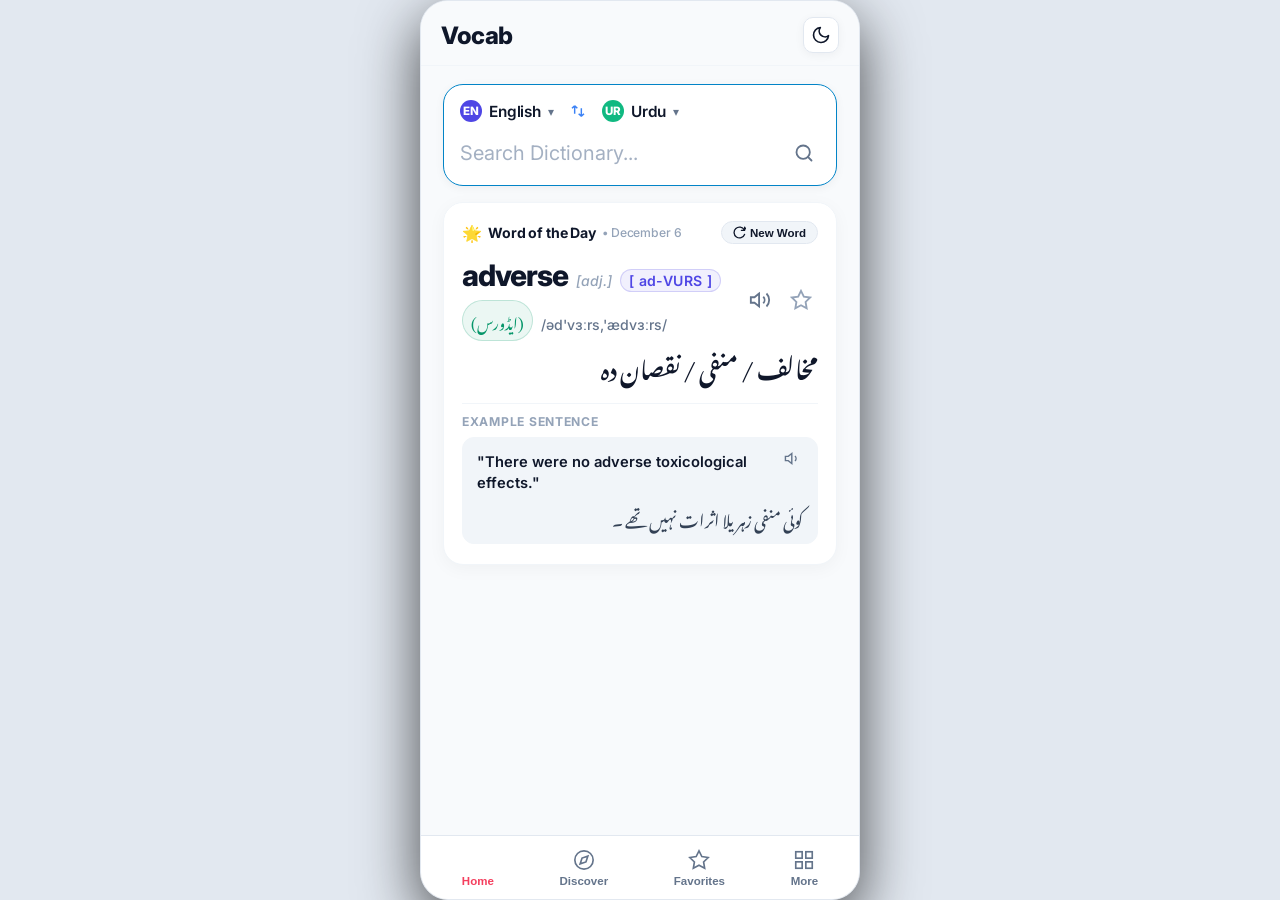
==== index.html @ f12adffd "Fix auto suggestions engine with Datamuse API, keyboard navigation, and Urdu enrichment" ====
<!DOCTYPE html>
<html lang="en" data-theme="dark">
<head>
  <meta charset="UTF-8">
  <meta name="viewport" content="width=device-width, initial-scale=1.0, maximum-scale=1.0, user-scalable=no">
  <meta http-equiv="Cache-Control" content="no-cache, no-store, must-revalidate">
  <meta http-equiv="Pragma" content="no-cache">
  <meta http-equiv="Expires" content="0">
  <meta name="theme-color" content="#121316">
  <meta name="description" content="English Urdu Vocabulary & Dictionary">
  <link rel="manifest" href="./manifest.json">
  <title>Vocab — English Urdu Dictionary</title>
  <link rel="preconnect" href="https://fonts.googleapis.com">
  <link rel="preconnect" href="https://fonts.gstatic.com" crossorigin>
  <link href="https://fonts.googleapis.com/css2?family=Inter:wght@400;500;600;700;800;900&family=Noto+Nastaliq+Urdu:wght@400;600;700&display=swap" rel="stylesheet">
  <link rel="stylesheet" href="./css/styles.css">
  <script>
    (function() {
      try {
        var saved = localStorage.getItem('vocab_theme_v5');
        var theme = saved || (window.matchMedia && window.matchMedia('(prefers-color-scheme: light)').matches ? 'light' : 'dark');
        document.documentElement.setAttribute('data-theme', theme);
      } catch(e) {
        document.documentElement.setAttribute('data-theme', 'dark');
      }
    })();
  </script>
</head>
<body>

  <!-- App Splash Screen (Shown on Launch) -->
  <div id="app-splash-screen" class="splash-screen">
    <div class="splash-content">
      <div class="splash-logo-mark">
        <span class="splash-letter">V</span>
      </div>
      <h1 class="splash-title">Vocab</h1>
      <p class="splash-tagline">English • Urdu Dictionary</p>
      <div class="splash-loader">
        <span class="splash-dot"></span>
        <span class="splash-dot"></span>
        <span class="splash-dot"></span>
      </div>
    </div>
  </div>

  <!-- App Wrapper -->
  <main class="app-wrapper">
    
    <!-- Top Action Header -->
    <header class="app-header" id="app-top-header">
      <div class="header-brand-wrap">
        <h1 class="brand-title">Vocab</h1>
      </div>
      <div class="header-actions">
        <button class="theme-toggle-btn" id="theme-toggle-btn" title="Toggle Dark/Light Mode" aria-label="Toggle theme">
          <svg xmlns="http://www.w3.org/2000/svg" width="18" height="18" viewBox="0 0 24 24" fill="none" stroke="currentColor" stroke-width="2" stroke-linecap="round" stroke-linejoin="round"><circle cx="12" cy="12" r="5"></circle><line x1="12" y1="1" x2="12" y2="3"></line><line x1="12" y1="21" x2="12" y2="23"></line><line x1="4.22" y1="4.22" x2="5.64" y2="5.64"></line><line x1="18.36" y1="18.36" x2="19.78" y2="19.78"></line><line x1="1" y1="12" x2="3" y2="12"></line><line x1="21" y1="12" x2="23" y2="12"></line><line x1="4.22" y1="19.78" x2="5.64" y2="18.36"></line><line x1="18.36" y1="5.64" x2="19.78" y2="4.22"></line></svg>
        </button>
      </div>
    </header>

    <!-- Scrollable Content Body -->
    <div class="app-body">
      
      <!-- 1. HOME TAB (Dictionary Entry Trigger) -->
      <section class="tab-view active" id="home-tab">
        <div style="margin-top: 4px;">
          
          <!-- Unified Dictionary Search Trigger Card -->
          <div class="udict-search-card" id="dict-search-wrap">
            <!-- Language Selection Row inside Card -->
            <div class="udict-lang-row">
              <div class="udict-lang-chip" id="lang-from-chip">
                <span class="udict-lang-circle en">en</span>
                <span class="udict-lang-text">English</span>
                <span class="udict-lang-caret">▾</span>
              </div>

              <button class="udict-swap-btn" id="lang-swap-btn" title="Swap languages">
                <svg xmlns="http://www.w3.org/2000/svg" width="16" height="16" viewBox="0 0 24 24" fill="none" stroke="currentColor" stroke-width="2.2"><path d="M7 16V4M7 4L3 8M7 4L11 8M17 8V20M17 20L21 16M17 20L13 16"/></svg>
              </button>

              <div class="udict-lang-chip" id="lang-to-chip">
                <span class="udict-lang-circle ur">ur</span>
                <span class="udict-lang-text">Urdu</span>
                <span class="udict-lang-caret">▾</span>
              </div>
            </div>

            <!-- Input and Action Buttons Row -->
            <div class="udict-input-row" id="home-search-trigger" style="cursor: pointer;">
              <input type="text" class="udict-main-search-input" id="dict-search-input" placeholder="Search Dictionary...">
              <div class="udict-input-actions">
                <span class="udict-action-icon-btn" title="Search" style="color: var(--text-muted); cursor: pointer;">
                  <svg xmlns="http://www.w3.org/2000/svg" width="20" height="20" viewBox="0 0 24 24" fill="none" stroke="currentColor" stroke-width="2.2" stroke-linecap="round" stroke-linejoin="round"><circle cx="11" cy="11" r="8"></circle><line x1="21" y1="21" x2="16.65" y2="16.65"></line></svg>
                </span>
              </div>
            </div>

            <!-- Live Autocomplete Suggestions Dropdown -->
            <div class="dict-autocomplete-dropdown" id="dict-autocomplete-dropdown" style="display: none;"></div>
          </div>

          <!-- Search Results Container (Shown when searching) -->
          <div id="dictionary-container" style="display: none;">
            <!-- Populated by app.js -->
          </div>

          <!-- Word of the Day Card Container (Shown on Home screen) -->
          <div id="today-container" style="display: block;">
            <!-- Populated by app.js -->
          </div>
        </div>
      </section>

      <!-- DEDICATED SEARCH SCREEN (Opens when clicking Dictionary text box) -->
      <div id="dedicated-search-screen" class="search-screen-overlay" style="display: none;">
        <!-- Top bar with Back Arrow and Language Selector (matching screenshot) -->
        <div class="search-screen-topbar">
          <button class="search-screen-back-btn" id="search-screen-back-btn" title="Back to Home">
            <svg xmlns="http://www.w3.org/2000/svg" width="22" height="22" viewBox="0 0 24 24" fill="none" stroke="currentColor" stroke-width="2.2" stroke-linecap="round" stroke-linejoin="round"><path d="M19 12H5M12 19l-7-7 7-7"/></svg>
          </button>

          <div class="search-screen-lang-picker">
            <span class="search-lang-label" id="search-lang-from">English ▾</span>
            <button class="search-lang-swap-btn" id="search-screen-lang-swap" title="Swap languages">
              <svg xmlns="http://www.w3.org/2000/svg" width="16" height="16" viewBox="0 0 24 24" fill="none" stroke="currentColor" stroke-width="2.2"><path d="M7 16V4M7 4L3 8M7 4L11 8M17 8V20M17 20L21 16M17 20L13 16"/></svg>
            </button>
            <span class="search-lang-label" id="search-lang-to">Urdu ▾</span>
          </div>
          <div style="width: 32px;"></div>
        </div>

        <!-- Input Box Row (matching screenshot) -->
        <div class="search-screen-input-row">
          <form id="active-search-form" class="search-screen-input-card" action="javascript:void(0);">
            <input type="text" id="active-search-input" class="search-screen-input" placeholder="Enter Words or Sentences" autocomplete="off" spellcheck="false" enterkeyhint="search">
            <button type="button" id="active-search-clear-btn" class="search-screen-clear-btn" style="display: none;" title="Clear search">✕</button>
            <button type="submit" id="active-search-submit-btn" class="search-screen-submit-btn" title="Search">
              <svg xmlns="http://www.w3.org/2000/svg" width="18" height="18" viewBox="0 0 24 24" fill="none" stroke="currentColor" stroke-width="2.2" stroke-linecap="round" stroke-linejoin="round"><circle cx="11" cy="11" r="8"></circle><line x1="21" y1="21" x2="16.65" y2="16.65"></line></svg>
            </button>
          </form>
        </div>

        <div class="search-screen-body">
          <!-- 1. Recent Searches Box (Shown when input is empty) -->
          <div id="recent-searches-container" class="recent-searches-box">
            <!-- Populated by app.js -->
          </div>

          <!-- 2. Live Autocomplete Box (Shown when typing) -->
          <div id="search-autocomplete-box" class="search-autocomplete-box" style="display: none;">
            <!-- Populated by app.js -->
          </div>

          <!-- 3. Word Details Result (Shown when word is selected/searched) -->
          <div id="search-result-box" class="search-result-box" style="display: none;">
            <!-- Populated by app.js -->
          </div>
        </div>
      </div>

      <!-- 2. DISCOVER TAB (Words List with Urdu Meanings) -->
      <section class="tab-view" id="discover-tab">
        <div class="discover-pull-indicator" id="discover-pull-indicator">
          <div class="discover-pull-spinner">
            <svg class="discover-pull-icon" xmlns="http://www.w3.org/2000/svg" width="18" height="18" viewBox="0 0 24 24" fill="none" stroke="currentColor" stroke-width="2.5" stroke-linecap="round" stroke-linejoin="round">
              <path d="M21.5 2v6h-6M21.34 15.57a10 10 0 1 1-.57-8.38l5.67-5.67"/>
            </svg>
          </div>
          <span class="discover-pull-text" id="discover-pull-text">Pull down to refresh</span>
        </div>
        <div style="margin-top: 4px;" id="discover-container">
          <!-- Populated by app.js -->
        </div>
      </section>

      <!-- 3. FAVORITES TAB (Dedicated Saved Words List) -->
      <section class="tab-view" id="favorites-tab">
        <div style="margin-top: 4px;" id="favorites-container">
          <!-- Populated by app.js -->
        </div>
      </section>

      <!-- 4. MORE TAB (Hub: Settings, AI Key, Grammar, etc.) -->
      <section class="tab-view" id="more-tab">
        <div style="margin-top: 4px;" id="more-container">
          <!-- Populated by app.js -->
        </div>
      </section>

      <!-- 5. PRACTICE / FLASHCARD TAB -->
      <section class="tab-view" id="practice-tab">
        <div style="margin-top: 4px;" id="practice-container">
          <!-- Populated by app.js -->
        </div>
      </section>

    </div>

    <!-- Bottom Navigation Bar: 1. Home, 2. Discover, 3. Favorites, 4. More -->
    <nav class="bottom-bar">
      <button class="bottom-tab-btn active" data-tab="home">
        <svg xmlns="http://www.w3.org/2000/svg" viewBox="0 0 24 24" fill="none" stroke="currentColor" stroke-width="2"><path d="M3 9l9-7 9 7v11a2 2 0 0 1-2 2H5a2 2 0 0 1-2-2z"></path><polyline points="9 22 9 12 15 12 15 22"></polyline></svg>
        <span>Home</span>
      </button>

      <button class="bottom-tab-btn" data-tab="discover">
        <svg xmlns="http://www.w3.org/2000/svg" viewBox="0 0 24 24" fill="none" stroke="currentColor" stroke-width="2"><circle cx="12" cy="12" r="10"></circle><polygon points="16.24 7.76 14.12 14.12 7.76 16.24 9.88 9.88 16.24 7.76"></polygon></svg>
        <span>Discover</span>
      </button>

      <button class="bottom-tab-btn" data-tab="favorites">
        <svg xmlns="http://www.w3.org/2000/svg" viewBox="0 0 24 24" fill="none" stroke="currentColor" stroke-width="2"><polygon points="12 2 15.09 8.26 22 9.27 17 14.14 18.18 21.02 12 17.77 5.82 21.02 7 14.14 2 9.27 8.91 8.26 12 2"></polygon></svg>
        <span>Favorites</span>
      </button>

      <button class="bottom-tab-btn" data-tab="more">
        <svg xmlns="http://www.w3.org/2000/svg" viewBox="0 0 24 24" fill="none" stroke="currentColor" stroke-width="2"><rect x="3" y="3" width="7" height="7"></rect><rect x="14" y="3" width="7" height="7"></rect><rect x="14" y="14" width="7" height="7"></rect><rect x="3" y="14" width="7" height="7"></rect></svg>
        <span>More</span>
      </button>
    </nav>
 
    <!-- Gemini AI Settings Modal -->
    <div class="word-modal-backdrop" id="ai-key-modal" style="display: none;">
      <div class="word-modal-content" style="padding: 24px 20px;">
        <div style="display: flex; justify-content: space-between; align-items: center; margin-bottom: 16px;">
          <div style="display: flex; align-items: center; gap: 8px;">
            <span style="font-size: 1.25rem;">✨</span>
            <span style="font-size: 1.05rem; font-weight: 700; color: var(--text-title);">Google Gemini AI</span>
          </div>
          <button id="close-ai-modal-btn" style="background: none; border: none; font-size: 1.2rem; cursor: pointer; color: var(--text-muted); padding: 4px;">✕</button>
        </div>

        <p style="font-size: 0.85rem; color: var(--text-muted); line-height: 1.5; margin-bottom: 14px;">
          Connect your free Google Gemini API key to unlock natural Urdu translations, colloquial context, and authentic <em>Instead of / Use this</em> pairs for any word in the world.
        </p>

        <div class="modal-info-box" style="background: var(--bg-search); border: 0.5px solid var(--divider); border-radius: 12px; padding: 12px 14px; margin-bottom: 18px; font-size: 0.82rem; color: var(--text-body); line-height: 1.6;">
          <strong style="color: var(--text-title);">Get a free key in 30 seconds:</strong>
          <ol style="margin-top: 6px; padding-left: 18px;">
            <li>Go to <a href="https://aistudio.google.com/app/apikey" target="_blank" style="color: var(--accent-blue); text-decoration: underline; font-weight: 600;">aistudio.google.com</a></li>
            <li>Click <strong>"Create API Key"</strong> (Free tier: 1,500 words/day free)</li>
            <li>Paste the key below:</li>
          </ol>
        </div>

        <div style="margin-bottom: 16px;">
          <label for="ai-key-input" style="display: block; font-size: 0.76rem; font-weight: 700; color: var(--text-faint); margin-bottom: 6px; text-transform: uppercase; letter-spacing: 0.04em;">Gemini API Key</label>
          <input type="password" id="ai-key-input" class="search-minimal-input" placeholder="AIzaSy..." style="border: 1px solid var(--divider); width: 100%; font-family: monospace; font-size: 0.88rem; padding: 11px 14px; border-radius: 10px; background: var(--bg-search); color: var(--text-title);">
        </div>

        <div style="display: flex; gap: 10px;">
          <button id="save-ai-key-btn" class="notes-text-btn" style="flex: 2; justify-content: center; background: var(--text-title); color: var(--bg-app); border-radius: 12px; padding: 12px; font-weight: 700; font-size: 0.9rem;">
            Save & Verify AI ✨
          </button>
          <button id="remove-ai-key-btn" class="notes-text-btn" style="flex: 1; justify-content: center; border: 1px solid var(--divider); background: var(--bg-card); color: var(--text-body); border-radius: 12px; padding: 12px; font-size: 0.82rem;">
            Clear
          </button>
        </div>
        <div id="ai-test-feedback" style="display: none; margin-top: 12px; padding: 10px 14px; border-radius: 10px; font-size: 0.82rem; line-height: 1.4;"></div>
        <p style="font-size: 0.74rem; color: var(--text-faint); text-align: center; margin-top: 14px; line-height: 1.4;">
          Your key is saved locally in your browser storage. Without a key, the app automatically falls back to free public dictionary APIs.
        </p>
      </div>
    </div>

    <!-- Global Word Details Modal (Used across Favorites, Discover, etc.) -->
    <div class="word-modal-backdrop" id="word-detail-modal" style="display: none;">
      <div class="word-modal-content" id="word-detail-modal-body" style="padding: 20px 18px 32px 18px;"></div>
    </div>

    <!-- Interactive Report Problems Modal (From Competitor Spec Video 12) -->
    <div class="word-modal-backdrop" id="report-problem-modal" style="display: none; z-index: 90;">
      <div class="report-problem-sheet" id="report-problem-sheet">
        <div class="report-header">
          <h3 class="report-title">Report Problems</h3>
          <button type="button" class="report-close-btn" id="close-report-modal-btn" aria-label="Close">✕</button>
        </div>
        <div class="report-word-sub" id="report-target-word-display">Problem with: <strong>word</strong></div>

        <form id="report-problem-form" class="report-form" onsubmit="event.preventDefault();">
          <div class="report-options-group">
            <label class="report-option-label">
              <input type="radio" name="report_reason" value="Wrong definition or translation" checked>
              <span class="report-radio-custom"></span>
              <span class="report-option-text">Wrong definition or translation</span>
            </label>
            <label class="report-option-label">
              <input type="radio" name="report_reason" value="Bad example sentences">
              <span class="report-radio-custom"></span>
              <span class="report-option-text">Bad example sentences</span>
            </label>
            <label class="report-option-label">
              <input type="radio" name="report_reason" value="Report other issues">
              <span class="report-radio-custom"></span>
              <span class="report-option-text">Report other issues</span>
            </label>
          </div>

          <div class="report-input-wrapper">
            <textarea id="report-comment-input" class="report-textarea" placeholder="Optional" rows="3"></textarea>
          </div>

          <button type="button" id="submit-report-btn" class="report-submit-btn">Report</button>
        </form>
      </div>
    </div>

    <!-- Dedicated Full Modal for More Sentences (Bilingual & Sample Sentences) -->
    <div class="word-modal-backdrop more-sentences-backdrop" id="more-sentences-modal" style="display: none; z-index: 90;">
      <div class="more-sentences-view">
        <div class="more-sentences-topbar">
          <button type="button" class="more-back-btn" id="close-more-sentences-btn" aria-label="Back">
            <svg xmlns="http://www.w3.org/2000/svg" width="22" height="22" viewBox="0 0 24 24" fill="none" stroke="currentColor" stroke-width="2.2" stroke-linecap="round" stroke-linejoin="round"><line x1="19" y1="12" x2="5" y2="12"></line><polyline points="12 19 5 12 12 5"></polyline></svg>
          </button>
          <h2 class="more-sentences-title" id="more-sentences-title">Sample Sentences</h2>
          <div style="width: 24px;"></div>
        </div>

        <div id="more-sentences-filter-bar" class="more-filter-bar" style="display: none;">
          <!-- Filter chips dynamically injected here -->
        </div>

        <div class="more-sentences-scroll" id="more-sentences-list">
          <!-- Rendered sentence items -->
        </div>
      </div>
    </div>

    <!-- Dedicated Pop-up Card for Sentence Translation (On Tap) -->
    <div class="word-modal-backdrop" id="sentence-trans-modal" style="display: none; z-index: 95;">
      <div class="sentence-trans-card">
        <div class="sentence-trans-header">
          <div class="sentence-trans-title-wrap">
            <span class="sentence-trans-badge">Translation</span>
            <h3 class="sentence-trans-title">Sentence Meaning</h3>
          </div>
          <button type="button" class="sentence-trans-close-btn" id="close-sentence-trans-btn" aria-label="Close">
            <svg xmlns="http://www.w3.org/2000/svg" width="18" height="18" viewBox="0 0 24 24" fill="none" stroke="currentColor" stroke-width="2.2" stroke-linecap="round" stroke-linejoin="round"><line x1="18" y1="6" x2="6" y2="18"></line><line x1="6" y1="6" x2="18" y2="18"></line></svg>
          </button>
        </div>
        <div class="sentence-trans-body">
          <div class="sentence-trans-block en-block">
            <div class="sentence-trans-label">English Sentence</div>
            <div class="sentence-trans-en-text" id="sentence-trans-en-text"></div>
          </div>
          <div class="sentence-trans-divider"></div>
          <div class="sentence-trans-block ur-block">
            <div class="sentence-trans-label urdu-label">اردو ترجمہ</div>
            <div id="sentence-trans-ur-loading" class="sentence-trans-loading" style="display: none;">
              <div class="apple-spinner"></div>
              <span>مستند اردو ترجمہ لوڈ ہو رہا ہے...</span>
            </div>
            <div class="sentence-trans-ur-text urdu-text" id="sentence-trans-ur-text"></div>
          </div>
        </div>
      </div>
    </div>

  </main>

  <!-- Dynamic Anti-Cache Script Loader -->
  <script>
    (function() {
      const script = document.createElement('script');
      script.src = './js/app.js?t=' + Date.now();
      document.body.appendChild(script);
    })();
  </script>
</body>
</html>
---- css/styles.css ----
/* ==========================================================
   VOCAB — AUTHENTIC U-DICTIONARY MATTE DARK DESIGN SYSTEM
   Inspired by U-Dictionary (Matte Charcoal, Coral Red, Cyan Blue)
   ========================================================== */

@import url('https://fonts.googleapis.com/css2?family=Inter:wght@400;500;600;700;800;900&family=Noto+Nastaliq+Urdu:wght@400;600;700&display=swap');

:root,
[data-theme="light"] {
  /* Crisp Minimalist Light Palette (Notion / Linear / Clean Modern iOS) */
  --bg-app: #f8fafc;
  --bg-canvas: #f1f5f9;
  --bg-card: #ffffff;
  --bg-outer: #e2e8f0;
  --bg-search: #f1f5f9;
  --bg-chip: #f1f5f9;
  --bg-sentence: #f8fafc;
  --bg-bottom-bar: #ffffff;
  --app-bezel: #cbd5e1;
  --card-shadow: 0 2px 10px rgba(15, 23, 42, 0.05);
  
  /* Typography Colors */
  --text-title: #0f172a;
  --text-body: #334155;
  --text-muted: #64748b;
  --text-faint: #94a3b8;
  --text-date: #94a3b8;
  
  /* Accents */
  --accent-red: #f43f5e;
  --accent-heart: #f43f5e;
  --accent-blue: #0284c7;
  --accent-cyan: #0284c7;
  --accent-apple-gold: #d97706;
  --divider: #e2e8f0;
  --divider-hairline: #f1f5f9;

  /* Fonts */
  --font-main: 'Inter', -apple-system, BlinkMacSystemFont, "Segoe UI", Roboto, sans-serif;
  --font-urdu: 'Noto Nastaliq Urdu', 'Amiri', serif;
}

[data-theme="dark"] {
  /* Matte Obsidian Dark Palette (Linear / Raycast / Modern Dark) */
  --bg-app: #0f1117;
  --bg-canvas: #090a0f;
  --bg-card: #161922;
  --bg-outer: #07080b;
  --bg-search: #1b1e2a;
  --bg-chip: #1e2230;
  --bg-sentence: #141720;
  --bg-bottom-bar: #0f1117;
  --app-bezel: #202533;
  --card-shadow: 0 4px 20px rgba(0, 0, 0, 0.4);
  
  /* Typography Colors */
  --text-title: #f8fafc;
  --text-body: #cbd5e1;
  --text-muted: #94a3b8;
  --text-faint: #64748b;
  --text-date: #64748b;
  
  /* Accents */
  --accent-red: #f43f5e;
  --accent-heart: #f43f5e;
  --accent-blue: #38bdf8;
  --accent-cyan: #38bdf8;
  --accent-apple-gold: #eab308;
  --divider: #232838;
  --divider-hairline: #1c202e;
}

* {
  box-sizing: border-box;
  margin: 0;
  padding: 0;
  -webkit-tap-highlight-color: transparent;
}

body {
  font-family: var(--font-main);
  background-color: var(--bg-outer);
  color: var(--text-body);
  display: flex;
  justify-content: center;
  align-items: center;
  min-height: 100vh;
  margin: 0;
  -webkit-font-smoothing: antialiased;
  -moz-osx-font-smoothing: grayscale;
}

/* Urdu Calligraphy */
.urdu-text {
  font-family: var(--font-urdu);
  direction: rtl;
  text-align: right;
  line-height: 2.3;
}

/* ==========================================================
   APP SHELL (Clean Smartphone Device Frame on Desktop, Native Edge-to-Edge on Mobile)
   ========================================================== */
.app-wrapper {
  width: 100%;
  max-width: 440px;
  height: 100vh;
  max-height: 900px;
  background: var(--bg-app);
  display: flex;
  flex-direction: column;
  position: relative;
  overflow: hidden;
  box-shadow: 0 20px 60px rgba(0, 0, 0, 0.7);
  border-radius: 28px;
  border: 1px solid var(--divider);
}

@media (max-width: 480px) {
  .app-wrapper {
    max-width: 100%;
    height: 100vh;
    max-height: 100vh;
    border-radius: 0;
    border: none;
    box-shadow: none;
  }
}

/* ==========================================================
   TOP ACTION HEADER (U-Dictionary Style)
   ========================================================== */
.app-header {
  padding: 16px 20px 12px 20px;
  background: var(--bg-app);
  display: flex;
  align-items: center;
  justify-content: space-between;
  z-index: 10;
  border-bottom: 1px solid var(--divider-hairline);
}

.header-brand-wrap {
  display: flex;
  align-items: center;
  gap: 8px;
}

.brand-title {
  font-size: 1.5rem;
  font-weight: 800;
  letter-spacing: -0.02em;
  color: var(--text-title);
  font-family: var(--font-main);
}

.header-actions {
  display: flex;
  align-items: center;
  gap: 8px;
}

.theme-toggle-btn {
  background: var(--bg-card);
  border: 1px solid var(--divider);
  color: var(--text-title);
  cursor: pointer;
  width: 36px;
  height: 36px;
  border-radius: 10px;
  display: flex;
  align-items: center;
  justify-content: center;
  box-shadow: var(--card-shadow);
  transition: all 0.18s ease;
}

.theme-toggle-btn:hover {
  background: var(--bg-chip);
  transform: scale(1.06);
}

.theme-toggle-btn:active {
  transform: scale(0.95);
}

.header-icon-btn {
  background: none;
  border: none;
  color: var(--text-muted);
  cursor: pointer;
  padding: 4px;
  display: flex;
  align-items: center;
  justify-content: center;
}

.ai-badge-btn {
  background: #f4f4f5;
  border: 1px solid #e4e4e7;
  border-radius: 20px;
  padding: 3px 10px;
  font-size: 0.72rem;
  font-weight: 600;
  cursor: pointer;
  display: flex;
  align-items: center;
  gap: 4px;
  color: var(--text-muted);
  transition: all 0.15s ease;
}

/* ==========================================================
   SCROLLABLE CONTENT BODY
   ========================================================== */
.app-body {
  flex: 1;
  overflow-y: auto;
  padding: 14px 22px 76px 22px;
  scroll-behavior: smooth;
  background: var(--bg-app);
}

.app-body::-webkit-scrollbar {
  width: 0px;
  display: none;
}

/* Tab Views */
.tab-view {
  display: none;
}
.tab-view.active {
  display: block;
  animation: appleFadeIn 0.2s ease-out;
}

@keyframes appleFadeIn {
  from { opacity: 0; transform: translateY(3px); }
  to { opacity: 1; transform: translateY(0); }
}

/* ==========================================================
   WORD OF THE DAY CARD (Home Screen Editorial Card)
   ========================================================== */
.word-of-day-card {
  background: var(--bg-card);
  border: 1px solid var(--divider-hairline);
  border-radius: 20px;
  padding: 18px 18px 20px 18px;
  margin-top: 16px;
  box-shadow: 0 4px 18px rgba(0, 0, 0, 0.04);
  animation: appleFadeIn 0.25s ease-out;
}

[data-theme="dark"] .word-of-day-card {
  background: #171922;
  border-color: rgba(255, 255, 255, 0.07);
  box-shadow: 0 4px 20px rgba(0, 0, 0, 0.28);
}

.notes-timestamp-row {
  display: flex;
  align-items: center;
  justify-content: space-between;
  font-size: 0.76rem;
  color: var(--text-date);
  font-weight: 500;
  margin-bottom: 14px;
  letter-spacing: -0.01em;
}

.refresh-pill-btn {
  background: var(--bg-search);
  border: 0.5px solid var(--divider);
  color: var(--text-title);
  border-radius: 9999px;
  padding: 4px 11px;
  font-size: 0.72rem;
  font-weight: 600;
  cursor: pointer;
  display: flex;
  align-items: center;
  gap: 4px;
  transition: all 0.15s ease;
}

.refresh-pill-btn:hover, .refresh-pill-btn:active {
  background: #e2e2e5;
  color: var(--text-title);
}

.refresh-pill-btn.spin-anim svg {
  transform: rotate(360deg);
  transition: transform 0.4s ease;
}

/* ==========================================================
   WORD HERO SECTION (Pure Editorial Note)
   ========================================================== */
.word-hero {
  margin-bottom: 16px;
}

.word-hero-row {
  display: flex;
  align-items: center;
  justify-content: space-between;
  gap: 12px;
}

.word-title-wrap {
  display: flex;
  align-items: baseline;
  gap: 8px;
}

.word-main-title {
  font-size: 2.1rem;
  font-weight: 800;
  color: var(--text-title);
  letter-spacing: -0.035em;
  line-height: 1.15;
}

.word-pos-tag {
  font-size: 0.88rem;
  font-weight: 500;
  color: var(--text-faint);
  font-style: italic;
}

.speaker-btn {
  background: none;
  border: none;
  color: var(--text-muted);
  cursor: pointer;
  padding: 5px;
  border-radius: 50%;
  display: flex;
  align-items: center;
  justify-content: center;
  transition: transform 0.15s, color 0.15s;
}

.speaker-btn:hover {
  transform: scale(1.08);
  color: var(--text-title);
}

.speaker-btn.playing {
  color: var(--accent-apple-gold);
  animation: pulseApple 0.8s infinite alternate;
}

@keyframes pulseApple {
  0% { transform: scale(1); }
  100% { transform: scale(1.15); }
}

.heart-fav-btn {
  background: none;
  border: none;
  cursor: pointer;
  padding: 5px;
  display: flex;
  align-items: center;
  justify-content: center;
  color: var(--text-faint);
  transition: transform 0.15s, color 0.15s;
}

.heart-fav-btn.active {
  color: var(--accent-heart);
}

.heart-fav-btn:hover {
  transform: scale(1.1);
}

.star-fav-btn {
  background: none;
  border: none;
  cursor: pointer;
  padding: 6px;
  display: flex;
  align-items: center;
  justify-content: center;
  color: var(--text-faint);
  border-radius: 50%;
  position: relative;
  transition: transform 0.2s cubic-bezier(0.175, 0.885, 0.32, 1.275), color 0.2s ease;
  user-select: none;
  -webkit-tap-highlight-color: transparent;
}

.star-fav-btn:hover {
  transform: scale(1.18);
}

.star-fav-btn:active {
  transform: scale(0.85);
}

.star-fav-btn svg {
  transition: fill 0.25s ease, stroke 0.25s ease, filter 0.25s ease;
}

.star-fav-btn.active svg {
  fill: #f59e0b !important;
  stroke: #f59e0b !important;
  filter: drop-shadow(0 0 6px rgba(245, 158, 11, 0.45));
}

.star-fav-btn.star-pop-anim {
  animation: starPopBounce 0.45s cubic-bezier(0.175, 0.885, 0.32, 1.275) forwards;
}

.star-fav-btn.star-unpop-anim {
  animation: starUnpopBounce 0.3s ease-out forwards;
}

@keyframes starPopBounce {
  0% {
    transform: scale(1);
  }
  30% {
    transform: scale(0.65) rotate(-15deg);
  }
  65% {
    transform: scale(1.38) rotate(12deg);
  }
  85% {
    transform: scale(0.92) rotate(-4deg);
  }
  100% {
    transform: scale(1) rotate(0deg);
  }
}

@keyframes starUnpopBounce {
  0% {
    transform: scale(1);
  }
  40% {
    transform: scale(0.75);
  }
  100% {
    transform: scale(1);
  }
}

/* Urdu Title Section */
.urdu-hero-text {
  font-size: 2rem;
  font-weight: 600;
  color: var(--text-title);
  margin: 6px 0 16px 0;
  line-height: 2.3;
}

/* ==========================================================
   AUTHENTIC TWO-COLUMN "Instead of ... Use this" JOURNAL TABLE
   (Exact replication of user's Apple Notes screenshot)
   ========================================================== */
.comparison-container {
  display: grid;
  grid-template-columns: 1fr 1fr;
  column-gap: 24px;
  row-gap: 8px;
  margin: 16px 0 22px 0;
  padding: 0;
}

.comparison-header {
  font-style: italic;
  font-size: 0.96rem;
  font-weight: 500;
  color: var(--text-muted);
  margin-bottom: 8px;
  padding-bottom: 4px;
  border-bottom: 0.5px solid var(--divider);
}

.comparison-container > div:last-child .comparison-header {
  color: var(--text-title);
  font-weight: 600;
}

.comparison-list {
  list-style: none;
  display: flex;
  flex-direction: column;
  gap: 7px;
}

.comparison-item {
  font-size: 0.94rem;
  line-height: 1.5;
  letter-spacing: -0.01em;
}

.comparison-item.old-word {
  color: var(--text-muted);
  font-weight: 400;
}

.comparison-item.new-word {
  font-weight: 600;
  color: var(--text-title);
}

/* Editorial Sections (Context & Sentences) */
.editorial-section {
  margin-bottom: 20px;
  padding-top: 14px;
  border-top: 0.5px solid var(--divider-hairline);
}

.editorial-section-title {
  font-size: 0.76rem;
  font-weight: 700;
  color: var(--text-date);
  text-transform: uppercase;
  letter-spacing: 0.06em;
  margin-bottom: 6px;
}

.editorial-body-text {
  font-size: 0.9rem;
  color: var(--text-body);
  line-height: 1.6;
}

/* Sentence Block */
.sentence-block {
  margin-top: 4px;
  padding: 10px 14px;
  background: var(--bg-sentence);
  border-left: 2.5px solid var(--accent-apple-gold);
  border-radius: 0 10px 10px 0;
}

.sentence-en-text {
  font-size: 0.98rem;
  font-weight: 600;
  color: var(--text-title);
  line-height: 1.45;
  margin-bottom: 4px;
}

.sentence-ur-text {
  font-size: 1.25rem;
  color: var(--text-title);
  line-height: 2.2;
}

/* ==========================================================
   DICTIONARY (Apple Notes Search & Pure Note Results)
   ========================================================== */
.search-bar-wrap {
  position: relative;
  display: flex;
  align-items: center;
  margin-bottom: 16px;
}

.search-minimal-input {
  width: 100%;
  padding: 11px 42px 11px 16px;
  background: var(--bg-search);
  border: none;
  border-radius: 12px;
  font-size: 0.92rem;
  font-family: inherit;
  color: var(--text-title);
  outline: none;
  transition: background 0.15s ease, box-shadow 0.15s ease;
}

.search-minimal-input::placeholder {
  color: var(--text-faint);
  font-weight: 400;
}

.search-minimal-input:focus {
  background: var(--bg-card);
  box-shadow: 0 0 0 1.5px var(--accent-apple-gold);
}

.search-action-btn {
  position: absolute;
  right: 10px;
  background: none;
  border: none;
  color: var(--text-muted);
  cursor: pointer;
  padding: 4px;
  display: flex;
  align-items: center;
  justify-content: center;
}

.search-action-btn:hover {
  color: var(--text-title);
}

/* Suggestion Chips */
.dict-chips-scroll {
  display: flex;
  flex-wrap: wrap;
  gap: 7px;
  margin-bottom: 16px;
}

.dict-suggest-chip {
  background: var(--bg-chip);
  border: 0.5px solid var(--divider);
  border-radius: 20px;
  padding: 6px 13px;
  font-size: 0.8rem;
  font-weight: 600;
  color: var(--text-title);
  cursor: pointer;
  display: inline-flex;
  align-items: center;
  gap: 5px;
  box-shadow: 0 1px 3px rgba(0, 0, 0, 0.05);
  transition: all 0.15s ease;
}

.dict-suggest-chip:hover {
  background: var(--accent-apple-gold);
  color: #1c1c1e !important;
  border-color: var(--accent-apple-gold);
}

.dict-suggest-chip:hover span {
  color: #1c1c1e !important;
}

/* Pure Note Result Card (NO heavy card borders) */
.dict-result-card {
  background: var(--bg-card);
  border: 0.5px solid var(--divider-hairline);
  border-radius: 20px;
  padding: 22px 20px;
  margin-bottom: 18px;
  box-shadow: 0 2px 10px rgba(0, 0, 0, 0.04);
  transition: background-color 0.2s ease, border-color 0.2s ease;
}

/* ==========================================================
   DISCOVER (iOS Notes Index List)
   ========================================================== */
.discover-list-row {
  display: flex;
  justify-content: space-between;
  align-items: center;
  padding: 13px 4px;
  border-bottom: 0.5px solid var(--divider-hairline);
  cursor: pointer;
  transition: background 0.15s, padding-left 0.15s;
}

.discover-list-row:hover, .discover-list-row:active {
  background: var(--bg-search);
  padding-left: 6px;
}

.discover-row-left {
  display: flex;
  align-items: baseline;
  gap: 6px;
}

.discover-word-text {
  font-size: 1.05rem;
  font-weight: 700;
  color: var(--text-title);
  letter-spacing: -0.015em;
}

.discover-row-right {
  font-size: 1.15rem;
  color: var(--text-body);
}

/* ==========================================================
   DISCOVER PULL-TO-REFRESH INDICATOR (Apple Native Feel)
   ========================================================== */
.discover-pull-indicator {
  display: flex;
  align-items: center;
  justify-content: center;
  gap: 8px;
  height: 0px;
  overflow: hidden;
  opacity: 0;
  transition: height 0.22s cubic-bezier(0.16, 1, 0.3, 1), opacity 0.2s ease;
  color: var(--text-muted);
  font-size: 0.82rem;
  font-weight: 600;
  user-select: none;
  pointer-events: none;
  margin-bottom: 4px;
}

.discover-pull-indicator.pulling {
  transition: none;
}

.discover-pull-indicator.visible {
  opacity: 1;
}

.discover-pull-indicator.refreshing {
  height: 44px;
  opacity: 1;
}

.discover-pull-spinner {
  display: flex;
  align-items: center;
  justify-content: center;
}

.discover-pull-icon {
  color: #0284c7;
  transition: transform 0.2s cubic-bezier(0.16, 1, 0.3, 1);
}

[data-theme="dark"] .discover-pull-icon {
  color: #38bdf8;
}

.discover-pull-indicator.ready .discover-pull-icon {
  transform: rotate(180deg);
}

.discover-pull-indicator.refreshing .discover-pull-icon {
  animation: appleSpin 0.75s linear infinite;
}

@keyframes appleSpin {
  from { transform: rotate(0deg); }
  to { transform: rotate(360deg); }
}

.discover-list-fade-in {
  animation: appleFadeIn 0.25s ease-out;
}

/* ==========================================================
   MODAL BOTTOM SHEET (Apple Notes Detail Card)
   ========================================================== */
.word-modal-backdrop {
  position: absolute;
  top: 0;
  left: 0;
  right: 0;
  bottom: 64px;
  background: rgba(0, 0, 0, 0.35);
  backdrop-filter: blur(5px);
  -webkit-backdrop-filter: blur(5px);
  display: flex;
  align-items: flex-end;
  z-index: 60;
  animation: appleFadeIn 0.2s ease-out;
}

.word-modal-content {
  background: var(--bg-app);
  width: 100%;
  max-height: 85vh;
  border-radius: 28px 28px 0 0;
  padding: 24px 22px;
  overflow-y: auto;
  box-shadow: 0 -12px 40px rgba(0, 0, 0, 0.15);
  animation: appleSlideUp 0.25s cubic-bezier(0.16, 1, 0.3, 1);
}

@keyframes appleSlideUp {
  from { transform: translateY(100%); }
  to { transform: translateY(0); }
}

/* ==========================================================
   MORE TAB (iOS Settings Grouped Cards)
   ========================================================== */
.more-section-title {
  font-size: 0.72rem;
  font-weight: 700;
  color: var(--text-date);
  text-transform: uppercase;
  letter-spacing: 0.06em;
  margin: 16px 6px 7px 6px;
}

.more-group-card {
  background: var(--bg-card);
  border: 0.5px solid var(--divider-hairline);
  border-radius: 16px;
  overflow: hidden;
  box-shadow: 0 1px 4px rgba(0, 0, 0, 0.04);
  margin-bottom: 16px;
  transition: background-color 0.2s ease, border-color 0.2s ease;
}

.more-nav-row {
  display: flex;
  align-items: center;
  justify-content: space-between;
  padding: 13px 16px;
  cursor: pointer;
  background: var(--bg-card);
  border-bottom: 0.5px solid var(--divider-hairline);
  transition: background 0.15s ease;
}

.more-nav-row:last-child {
  border-bottom: none;
}

.more-nav-row:hover, .more-nav-row:active {
  background: var(--bg-search);
}

.more-row-left {
  display: flex;
  align-items: center;
  gap: 12px;
}

.more-icon-box {
  width: 30px;
  height: 30px;
  border-radius: 8px;
  display: flex;
  align-items: center;
  justify-content: center;
  background: var(--bg-search);
  color: var(--text-title);
  flex-shrink: 0;
}

.more-icon-box.heart {
  background: #fef2f2;
  color: var(--accent-heart);
}

.more-icon-box.flash {
  background: #fef8ee;
  color: var(--accent-apple-gold);
}

.more-icon-box.gemini {
  background: #fdf4ff;
  color: #9333ea;
}

.more-icon-box.grammar {
  background: #eef2ff;
  color: #4f46e5;
}

.more-row-title {
  font-size: 0.92rem;
  font-weight: 600;
  color: var(--text-title);
  letter-spacing: -0.01em;
}

.more-row-subtitle {
  font-size: 0.75rem;
  color: var(--text-muted);
  margin-top: 1px;
}

.more-row-right {
  display: flex;
  align-items: center;
  gap: 8px;
  color: var(--text-faint);
  font-size: 0.85rem;
}

.more-count-badge {
  background: var(--bg-search);
  color: var(--text-muted);
  font-size: 0.74rem;
  font-weight: 700;
  padding: 2px 8px;
  border-radius: 12px;
}

.back-to-more-btn {
  background: none;
  border: none;
  color: var(--text-title);
  font-size: 0.88rem;
  font-weight: 700;
  display: flex;
  align-items: center;
  gap: 6px;
  cursor: pointer;
  padding: 0;
  margin-bottom: 14px;
}

/* ==========================================================
   FLASHCARD BOX (Apple Minimalist Revision)
   ========================================================== */
.minimal-flashcard-box {
  background: var(--bg-card);
  border: 0.5px solid var(--divider-hairline);
  border-radius: 24px;
  padding: 34px 22px;
  min-height: 310px;
  display: flex;
  flex-direction: column;
  align-items: center;
  justify-content: center;
  text-align: center;
  margin: 18px 0;
  cursor: pointer;
  box-shadow: 0 4px 18px rgba(0, 0, 0, 0.05);
  transition: background-color 0.2s ease, border-color 0.2s ease;
}

.notes-text-btn {
  background: none;
  border: none;
  color: var(--text-muted);
  font-size: 0.86rem;
  font-weight: 600;
  cursor: pointer;
  display: flex;
  align-items: center;
  gap: 6px;
  transition: color 0.15s;
}

.notes-text-btn:hover {
  color: var(--text-title);
}

/* ==========================================================
   BOTTOM NAVIGATION BAR (Apple Notes Toolbar Blur)
   ========================================================== */
.bottom-bar {
  position: absolute;
  bottom: 0;
  left: 0;
  right: 0;
  height: 64px;
  background: var(--bg-bottom-bar);
  border-top: 1px solid var(--divider);
  display: flex;
  justify-content: space-around;
  align-items: center;
  z-index: 99999;
  padding: 0 8px;
  backdrop-filter: blur(12px);
  -webkit-backdrop-filter: blur(12px);
}

.bottom-tab-btn {
  background: none;
  border: none;
  color: var(--text-muted);
  cursor: pointer;
  padding: 6px 12px;
  display: flex;
  flex-direction: column;
  align-items: center;
  gap: 4px;
  font-size: 0.72rem;
  font-weight: 600;
  transition: color 0.15s ease;
}

.bottom-tab-btn svg {
  width: 22px;
  height: 22px;
  stroke: currentColor;
  stroke-width: 1.8;
}

.bottom-tab-btn:hover {
  color: var(--text-title);
}

.bottom-tab-btn.active {
  color: var(--accent-red);
}

.bottom-tab-btn.active svg {
  stroke: var(--accent-red);
  stroke-width: 2.2;
}

.bottom-tab-btn.active svg {
  stroke: #ffffff;
  stroke-width: 2.2;
}

/* ==========================================================
   GRAMMAR CHECK VIEW (Apple Notes Aesthetic)
   ========================================================== */
.grammar-textarea-wrap {
  background: var(--bg-card);
  border: 0.5px solid var(--divider);
  border-radius: 18px;
  padding: 14px 16px;
  margin-bottom: 12px;
  box-shadow: 0 1px 4px rgba(0, 0, 0, 0.03);
  transition: box-shadow 0.15s ease, border-color 0.15s ease;
}

.grammar-textarea-wrap:focus-within {
  border-color: var(--text-title);
  box-shadow: 0 0 0 1px var(--text-title);
}

.grammar-textarea {
  width: 100%;
  min-height: 85px;
  border: none;
  outline: none;
  font-size: 0.95rem;
  font-family: inherit;
  color: var(--text-title);
  resize: none;
  overflow-y: auto;
  line-height: 1.5;
  background: transparent;
}

.grammar-textarea::placeholder {
  color: var(--text-faint);
  font-style: italic;
}

.grammar-action-row {
  display: flex;
  justify-content: flex-end;
  align-items: center;
  margin-top: 10px;
  padding-top: 8px;
  border-top: 0.5px solid var(--divider-hairline);
}

.grammar-char-count {
  font-size: 0.72rem;
  color: var(--text-faint);
}

.grammar-submit-btn {
  background: var(--text-title);
  color: #ffffff;
  border: none;
  border-radius: 12px;
  padding: 10px 18px;
  font-weight: 700;
  font-size: 0.86rem;
  cursor: pointer;
  display: flex;
  align-items: center;
  gap: 6px;
  transition: transform 0.1s ease, opacity 0.15s ease;
}

.grammar-submit-btn:hover {
  opacity: 0.92;
}

.grammar-submit-btn:active {
  transform: scale(0.98);
}

.grammar-submit-btn:disabled {
  opacity: 0.5;
  cursor: not-allowed;
}

.grammar-chips-wrap {
  display: flex;
  flex-wrap: wrap;
  gap: 6px;
  margin-bottom: 16px;
}

.grammar-example-chip {
  background: var(--bg-chip);
  border: 0.5px solid var(--divider);
  border-radius: 16px;
  padding: 6px 12px;
  font-size: 0.76rem;
  font-weight: 500;
  color: var(--text-title);
  cursor: pointer;
  transition: all 0.15s ease;
}

.grammar-example-chip:hover {
  background: var(--accent-apple-gold);
  color: #1c1c1e;
  border-color: var(--accent-apple-gold);
}

/* Grammar Result Card */
.grammar-result-box {
  background: var(--bg-card);
  border: 0.5px solid var(--divider);
  border-radius: 20px;
  padding: 20px 18px;
  margin-top: 14px;
  box-shadow: 0 2px 12px rgba(0, 0, 0, 0.04);
  animation: appleFadeIn 0.2s ease-out;
}

.grammar-loading-box {
  text-align: center;
  padding: 32px 16px;
  color: var(--text-muted);
}

.grammar-spinner {
  width: 26px;
  height: 26px;
  border: 2.5px solid var(--divider);
  border-top-color: var(--accent-apple-gold);
  border-radius: 50%;
  animation: appleSpin 0.75s linear infinite;
  margin: 0 auto 12px auto;
}

@keyframes appleSpin {
  to { transform: rotate(360deg); }
}

.grammar-status-pill {
  display: inline-flex;
  align-items: center;
  gap: 6px;
  padding: 4px 12px;
  border-radius: 20px;
  font-size: 0.82rem;
  font-weight: 700;
  margin-bottom: 14px;
}

.grammar-status-pill.correct {
  background: #ecfdf5;
  color: #065f46;
  border: 1px solid #d1fae5;
}

.grammar-status-pill.incorrect {
  background: #fef2f2;
  color: #991b1b;
  border: 1px solid #fee2e2;
}

.grammar-sentence-row {
  display: flex;
  justify-content: space-between;
  align-items: center;
  gap: 8px;
  margin-bottom: 14px;
}

.grammar-sentence-text {
  font-size: 1.05rem;
  font-weight: 600;
  color: var(--text-title);
  line-height: 1.45;
}

.grammar-diff-section {
  display: flex;
  flex-direction: column;
  gap: 8px;
  margin-bottom: 14px;
}

.grammar-diff-row {
  padding: 9px 12px;
  border-radius: 10px;
  font-size: 0.94rem;
  line-height: 1.4;
}

.grammar-diff-row.original {
  background: var(--bg-search);
  border: 0.5px solid var(--divider);
  color: var(--text-muted);
}

.grammar-diff-row.corrected {
  background: #f0fdf4;
  border: 0.5px solid #bbf7d0;
  color: #166534;
  font-weight: 600;
  display: flex;
  justify-content: space-between;
  align-items: center;
  gap: 8px;
}

.grammar-diff-label {
  font-size: 0.72rem;
  font-weight: 700;
  text-transform: uppercase;
  letter-spacing: 0.04em;
  margin-right: 6px;
}

.grammar-diff-row.original .grammar-diff-label {
  color: #a1a1aa;
}

.grammar-diff-row.corrected .grammar-diff-label {
  color: #15803d;
}

.grammar-original-text {
  text-decoration: line-through;
  opacity: 0.85;
}

.grammar-reason-box {
  background: rgba(245, 158, 11, 0.12);
  border-left: 3px solid #f59e0b;
  border-radius: 0 10px 10px 0;
  padding: 10px 14px;
  margin-bottom: 14px;
}

.grammar-reason-title {
  font-size: 0.72rem;
  font-weight: 700;
  color: #d97706;
  text-transform: uppercase;
  letter-spacing: 0.04em;
  margin-bottom: 4px;
}

.grammar-reason-text {
  font-size: 0.88rem;
  color: var(--text-title);
  line-height: 1.5;
}

.grammar-urdu-block {
  border-top: 0.5px solid var(--divider-hairline);
  padding-top: 12px;
}

.grammar-sublabel {
  font-size: 0.72rem;
  font-weight: 700;
  color: var(--text-date);
  text-transform: uppercase;
  letter-spacing: 0.05em;
  margin-bottom: 4px;
}

.grammar-urdu-text {
  font-size: 1.35rem;
  color: var(--text-title);
  line-height: 2.2;
}


/* Dark Mode Enhancements for Modals & Cards */
[data-theme="dark"] .word-modal-content {
  background: #252528;
  color: var(--text-body);
}

[data-theme="dark"] .search-minimal-input {
  background: #2c2c2e;
  color: #ffffff;
}

[data-theme="dark"] .search-minimal-input:focus {
  background: #3a3a3c;
  box-shadow: 0 0 0 1.5px var(--accent-apple-gold);
}

[data-theme="dark"] .header-icon-btn {
  color: var(--text-faint);
}

[data-theme="dark"] .header-icon-btn:hover {
  color: var(--text-title);
}

[data-theme="dark"] .grammar-reason-box {
  background: rgba(245, 158, 11, 0.14);
  color: #fef3c7;
  border-left: 3px solid #f59e0b;
}

[data-theme="dark"] .grammar-reason-title {
  color: #fbbf24;
}

[data-theme="dark"] .grammar-reason-text {
  color: #fef3c7;
}

[data-theme="dark"] .grammar-diff-row.original {
  background: #252528;
  border-color: #38383a;
  color: #a1a1aa;
}

[data-theme="dark"] .grammar-diff-row.corrected {
  background: rgba(22, 101, 52, 0.25);
  border-color: rgba(34, 197, 94, 0.35);
  color: #86efac;
}

[data-theme="dark"] .grammar-submit-btn {
  background: #f2f2f7;
  color: #1c1c1e;
}

[data-theme="dark"] .grammar-submit-btn:hover {
  background: #ffffff;
}

/* Additional Dark Mode Fixes */
[data-theme="dark"] .word-modal-backdrop {
  background: rgba(0, 0, 0, 0.72);
}

[data-theme="dark"] .modal-info-box {
  background: #2c2c2e !important;
  border: 0.5px solid var(--divider) !important;
  color: var(--text-body) !important;
}

[data-theme="dark"] .modal-info-box strong {
  color: var(--text-title) !important;
}

[data-theme="dark"] .grammar-reason-title {
  color: #fbbf24 !important;
}

[data-theme="dark"] .grammar-reason-text {
  color: #fef3c7 !important;
}

[data-theme="dark"] .grammar-diff-row.corrected {
  background: rgba(22, 101, 52, 0.35) !important;
  border-color: rgba(34, 197, 94, 0.4) !important;
  color: #86efac !important;
}

/* ==========================================================
   AUTHENTIC IOS TOGGLE SWITCH
   ========================================================== */
.ios-switch {
  position: relative;
  display: inline-block;
  width: 48px;
  height: 28px;
  flex-shrink: 0;
  cursor: pointer;
}

.ios-switch input {
  opacity: 0;
  width: 0;
  height: 0;
  position: absolute;
}

.ios-switch-slider {
  position: absolute;
  top: 0;
  left: 0;
  right: 0;
  bottom: 0;
  background-color: #e5e5ea;
  border-radius: 28px;
  transition: background-color 0.25s ease;
  box-shadow: inset 0 0 1px rgba(0, 0, 0, 0.15);
}

[data-theme="dark"] .ios-switch-slider {
  background-color: #39393d;
}

.ios-switch-slider::before {
  position: absolute;
  content: "";
  height: 24px;
  width: 24px;
  left: 2px;
  bottom: 2px;
  background-color: #ffffff;
  border-radius: 50%;
  transition: transform 0.25s cubic-bezier(0.175, 0.885, 0.32, 1.275);
  box-shadow: 0 2px 5px rgba(0, 0, 0, 0.25);
}

.ios-switch input:checked + .ios-switch-slider {
  background-color: #34c759;
}

[data-theme="dark"] .ios-switch input:checked + .ios-switch-slider {
  background-color: #30d158;
}

.ios-switch input:checked + .ios-switch-slider::before {
  transform: translateX(20px);
}


/* ==========================================================
   WAY 2: ULTRA-MINIMAL JOURNAL MENU
   ========================================================== */
.journal-menu-list {
  display: flex;
  flex-direction: column;
}

.journal-menu-row {
  display: flex;
  justify-content: space-between;
  align-items: center;
  padding: 15px 4px;
  border-bottom: 0.5px solid var(--divider-hairline);
  cursor: pointer;
  transition: padding-left 0.15s ease, background-color 0.15s ease;
  border-radius: 8px;
}

.journal-menu-row:hover, .journal-menu-row:active {
  padding-left: 8px;
  background-color: var(--bg-search);
}

.journal-row-title {
  font-size: 1.02rem;
  font-weight: 600;
  color: var(--text-title);
  letter-spacing: -0.015em;
}

.journal-row-right {
  display: flex;
  align-items: center;
  gap: 10px;
}

.journal-count {
  font-size: 0.88rem;
  font-weight: 600;
  color: var(--text-muted);
}

.journal-chevron {
  font-size: 1.25rem;
  color: var(--text-faint);
  line-height: 1;
  font-weight: 300;
}

.journal-badge {
  font-size: 0.72rem;
  font-weight: 700;
  padding: 2px 8px;
  border-radius: 12px;
  background: var(--bg-search);
  color: var(--text-muted);
  border: 0.5px solid var(--divider);
}

.journal-badge.ai {
  background: rgba(79, 70, 229, 0.12);
  color: #6366f1;
  border-color: rgba(99, 102, 241, 0.25);
}

[data-theme="dark"] .journal-badge.ai {
  background: rgba(99, 102, 241, 0.2);
  color: #a5b4fc;
}

.journal-badge.active {
  background: rgba(16, 185, 129, 0.12);
  color: #10b981;
  border-color: rgba(16, 185, 129, 0.25);
}

[data-theme="dark"] .journal-badge.active {
  background: rgba(16, 185, 129, 0.2);
  color: #6ee7b7;
}

/* ==========================================================
   MINIMALIST INLINE SEARCH UX & APPLE SPINNER
   ========================================================== */
.search-loading-row {
  display: flex;
  align-items: center;
  justify-content: center;
  gap: 12px;
  padding: 40px 16px;
  color: var(--text-muted);
  font-size: 0.92rem;
  font-weight: 500;
}

.apple-spinner {
  width: 20px;
  height: 20px;
  border: 2px solid var(--divider);
  border-top-color: var(--accent-apple-gold);
  border-radius: 50%;
  animation: appleSpin 0.75s linear infinite;
}

@keyframes appleSpin {
  0% { transform: rotate(0deg); }
  100% { transform: rotate(360deg); }
}

.search-prompt-box {
  text-align: center;
  padding: 36px 16px;
  background: var(--bg-card);
  border: 0.5px solid var(--divider-hairline);
  border-radius: 18px;
  margin-top: 10px;
  box-shadow: 0 2px 8px rgba(0, 0, 0, 0.02);
}

.search-prompt-text {
  font-size: 0.92rem;
  color: var(--text-muted);
  margin-bottom: 14px;
}

.search-prompt-text strong {
  color: var(--text-title);
}

.search-now-btn {
  background: var(--text-title);
  color: var(--bg-app);
  border: none;
  border-radius: 12px;
  padding: 10px 20px;
  font-size: 0.88rem;
  font-weight: 600;
  cursor: pointer;
  display: inline-flex;
  align-items: center;
  gap: 8px;
  transition: opacity 0.15s ease, transform 0.1s ease;
}

.search-now-btn:hover {
  opacity: 0.92;
}

.search-now-btn:active {
  transform: scale(0.98);
}

.search-now-key {
  font-size: 0.72rem;
  background: rgba(125, 125, 125, 0.25);
  padding: 2px 7px;
  border-radius: 6px;
  font-family: monospace;
}

/* ==========================================================
   U-DICTIONARY ENHANCEMENTS (Search Bar, Autocomplete & Layout)
   ========================================================== */

/* Search Bar Clear 'X' Button */
.search-clear-btn {
  position: absolute;
  right: 36px;
  background: rgba(125, 125, 125, 0.2);
  border: none;
  color: var(--text-muted);
  width: 22px;
  height: 22px;
  border-radius: 50%;
  font-size: 0.72rem;
  font-weight: 700;
  cursor: pointer;
  display: flex;
  align-items: center;
  justify-content: center;
  transition: all 0.15s ease;
  line-height: 1;
}

.search-clear-btn:hover {
  background: rgba(125, 125, 125, 0.35);
  color: var(--text-title);
}

/* Autocomplete Dropdown */
.dict-autocomplete-dropdown {
  position: absolute;
  top: calc(100% + 6px);
  left: 0;
  right: 0;
  background: var(--bg-card);
  border: 0.5px solid var(--divider);
  border-radius: 16px;
  box-shadow: 0 10px 30px rgba(0, 0, 0, 0.12);
  max-height: 340px;
  overflow-y: auto;
  z-index: 100;
  backdrop-filter: blur(16px);
  -webkit-backdrop-filter: blur(16px);
}

.dict-auto-header {
  padding: 10px 14px 6px 14px;
  font-size: 0.72rem;
  font-weight: 700;
  color: var(--text-faint);
  text-transform: uppercase;
  letter-spacing: 0.05em;
  border-bottom: 0.5px solid var(--divider-hairline);
}

.dict-auto-item {
  display: flex;
  justify-content: space-between;
  align-items: center;
  padding: 10px 14px;
  cursor: pointer;
  border-bottom: 0.5px solid var(--divider-hairline);
  transition: background-color 0.12s ease;
}

.dict-auto-item:last-child {
  border-bottom: none;
}

.dict-auto-item:hover, .dict-auto-item.active {
  background: var(--bg-search);
  border-left: 3px solid #0284c7;
  padding-left: 11px;
}

.dict-auto-left {
  display: flex;
  align-items: center;
  gap: 8px;
}

.dict-auto-badge {
  background: rgba(244, 63, 94, 0.12);
  color: #f43f5e;
  border: 0.5px solid rgba(244, 63, 94, 0.28);
  font-size: 0.68rem;
  font-weight: 700;
  border-radius: 4px;
  padding: 1px 5px;
  text-transform: lowercase;
  letter-spacing: 0.02em;
}

.dict-auto-word {
  font-size: 0.94rem;
  font-weight: 600;
  color: var(--text-title);
  white-space: nowrap;
}

.dict-auto-word mark {
  background: transparent;
  color: #f43f5e;
  font-weight: 800;
}

.dict-auto-pos-tag {
  font-size: 0.84rem;
  color: var(--text-muted);
  font-style: italic;
  font-weight: 500;
  margin-left: 6px;
  direction: ltr;
  display: inline-block;
}

.dict-auto-right {
  font-size: 0.88rem;
  color: var(--text-body);
  direction: rtl;
  text-align: right;
  max-width: 68%;
  white-space: nowrap;
  overflow: hidden;
  text-overflow: ellipsis;
}

/* U-Dictionary Style Word Header */
.udict-card {
  background: var(--bg-card);
  border: 0.5px solid var(--divider-hairline);
  border-radius: 20px;
  padding: 20px;
  margin-bottom: 20px;
  box-shadow: 0 2px 10px rgba(0, 0, 0, 0.04);
}

.udict-hero-top {
  margin-bottom: 8px;
}

.udict-title-bar {
  display: flex;
  justify-content: space-between;
  align-items: center;
  margin-bottom: 4px;
}

.udict-main-word {
  font-size: 2.3rem;
  font-weight: 800;
  color: var(--text-title);
  letter-spacing: -0.02em;
}

.udict-actions-group {
  display: flex;
  align-items: center;
  gap: 12px;
}

.udict-action-icon-btn {
  background: none;
  border: none;
  color: #f43f5e;
  cursor: pointer;
  padding: 4px;
  display: flex;
  align-items: center;
  justify-content: center;
  transition: transform 0.15s ease;
}

.udict-action-icon-btn:hover {
  transform: scale(1.15);
}

.udict-action-icon-btn.active {
  color: #e11d48;
}

/* Dual Accents Audio List (UK & US) */
.udict-audio-list {
  display: flex;
  flex-direction: column;
  gap: 6px;
  margin: 6px 0 16px 0;
}

.udict-audio-item {
  display: flex;
  align-items: center;
  gap: 8px;
  font-size: 0.95rem;
  color: var(--text-muted);
}

.udict-accent-speaker-btn {
  background: none;
  border: none;
  padding: 0;
  cursor: pointer;
  color: #f43f5e;
  display: inline-flex;
  align-items: center;
  justify-content: center;
  transition: transform 0.15s ease;
}

.udict-accent-speaker-btn:hover {
  transform: scale(1.2);
}

.udict-accent-label {
  font-weight: 700;
  color: var(--text-title);
  margin-right: 4px;
  font-size: 0.92rem;
}

.udict-accent-phonetic {
  color: var(--text-muted);
  font-family: inherit;
  font-size: 0.92rem;
}

.udict-word-header-wrap {
  display: flex;
  align-items: baseline;
  gap: 10px;
  flex-wrap: wrap;
}

.udict-respelling-badge {
  display: inline-flex;
  align-items: center;
  font-size: 0.92rem;
  font-weight: 600;
  color: #4f46e5;
  background: rgba(79, 70, 229, 0.08);
  border: 1px solid rgba(79, 70, 229, 0.2);
  padding: 2px 10px;
  border-radius: 9999px;
  letter-spacing: 0.4px;
}

.udict-urdu-phonetic-badge {
  display: inline-flex;
  align-items: center;
  font-size: 0.95rem;
  font-family: 'Noto Nastaliq Urdu', 'Jameel Noori Nastaleeq', 'Urdu Typesetting', serif;
  color: #059669;
  background: rgba(5, 150, 105, 0.08);
  border: 1px solid rgba(5, 150, 105, 0.2);
  padding: 1px 10px;
  border-radius: 9999px;
  direction: rtl;
}

.udict-accent-respelling {
  font-size: 0.86rem;
  color: #6366f1;
  font-weight: 600;
  letter-spacing: 0.3px;
  margin-left: 4px;
}

/* 3 Source Tabs: Concise | Collins | WordNet */
.udict-nav-tabs {
  display: flex;
  gap: 24px;
  border-bottom: 1px solid var(--divider);
  margin-bottom: 18px;
  padding-bottom: 2px;
}

.udict-tab-btn {
  background: none;
  border: none;
  font-size: 1rem;
  font-weight: 600;
  color: var(--text-muted);
  cursor: pointer;
  padding: 6px 0 10px 0;
  position: relative;
  transition: color 0.15s ease;
}

.udict-tab-btn.active {
  color: var(--text-title);
  font-weight: 800;
}

.udict-tab-btn.active::after {
  content: '';
  position: absolute;
  bottom: -2px;
  left: 0;
  right: 0;
  height: 3px;
  background: #f43f5e;
  border-radius: 2px;
}

/* Meaning & Grammatical Forms under Concise */
.udict-concise-meaning-row {
  display: flex;
  justify-content: space-between;
  align-items: baseline;
  gap: 16px;
  margin-bottom: 12px;
}

.udict-concise-pos {
  font-style: italic;
  font-size: 1.1rem;
  font-weight: 700;
  color: var(--text-title);
  flex-shrink: 0;
}

.udict-concise-urdu {
  font-size: 1.45rem;
  font-weight: 700;
  color: var(--text-title);
  direction: rtl;
  text-align: right;
  margin-left: auto;
  line-height: 1.4;
}

.udict-concise-forms-row {
  font-size: 0.94rem;
  color: var(--text-muted);
  margin-bottom: 22px;
}

.udict-forms-label {
  font-style: italic;
  margin-right: 8px;
  color: var(--text-faint);
}

.udict-forms-val {
  font-weight: 600;
  color: var(--text-title);
}

/* Exam & Level Badges */
.udict-exam-badges-row {
  display: flex;
  flex-wrap: wrap;
  gap: 8px;
  margin-bottom: 24px;
}

.udict-exam-badge {
  font-size: 0.76rem;
  font-weight: 700;
  padding: 4px 11px;
  border-radius: 9999px;
  background: transparent;
  border: 1px solid currentColor;
  letter-spacing: 0.02em;
}

.udict-exam-badge.badge-blue { color: #0284c7; border-color: #0284c7; }
.udict-exam-badge.badge-pink { color: #e11d48; border-color: #e11d48; }
.udict-exam-badge.badge-orange { color: #f59e0b; border-color: #f59e0b; }
.udict-exam-badge.badge-teal { color: #14b8a6; border-color: #14b8a6; }
.udict-exam-badge.badge-purple { color: #8b5cf6; border-color: #8b5cf6; }
.udict-exam-badge.badge-green { color: #10b981; border-color: #10b981; }

/* Sample Sentences Section */
.udict-sentences-section {
  margin-top: 10px;
}

.udict-sentences-header {
  display: flex;
  justify-content: space-between;
  align-items: center;
  margin-bottom: 16px;
}

.udict-sentences-title {
  font-size: 1.15rem;
  font-weight: 800;
  color: var(--text-title);
  letter-spacing: -0.01em;
}

/* Bilingual Sentences Filter Pill (Screenshot 3) */
.udict-filter-chips {
  display: flex;
  gap: 6px;
}

.udict-filter-chip {
  font-size: 0.78rem;
  font-weight: 700;
  padding: 3px 14px;
  border-radius: 9999px;
  background: var(--bg-search);
  color: var(--text-muted);
  border: 1px solid var(--divider);
  cursor: pointer;
  letter-spacing: 0.02em;
}

.udict-filter-chip.active {
  background: #f43f5e;
  color: #ffffff;
  border-color: #f43f5e;
}

.udict-sentence-item {
  display: flex;
  align-items: center;
  gap: 12px;
  margin-bottom: 10px;
  padding: 10px 12px;
  border-radius: 12px;
  background: rgba(255, 255, 255, 0.025);
  border: 1px solid rgba(255, 255, 255, 0.05);
  cursor: pointer;
  transition: all 0.18s ease;
}

.udict-sentence-item:hover {
  background: rgba(255, 255, 255, 0.055);
  border-color: rgba(255, 255, 255, 0.12);
  transform: translateX(2px);
}

.udict-sentence-item:active {
  background: rgba(255, 255, 255, 0.08);
  transform: scale(0.99);
}

.udict-sentence-item:last-child {
  margin-bottom: 0;
}

.udict-sentence-num {
  font-size: 0.94rem;
  font-weight: 700;
  color: var(--text-faint);
  min-width: 14px;
}

.udict-sentence-body {
  flex: 1;
}

.udict-sentence-en {
  font-size: 0.98rem;
  line-height: 1.55;
  color: var(--text-title);
  margin-bottom: 0;
}

.udict-sentence-tap-hint {
  display: flex;
  align-items: center;
  justify-content: center;
  width: 24px;
  height: 24px;
  border-radius: 50%;
  color: var(--text-faint);
  flex-shrink: 0;
  transition: all 0.18s ease;
}

.udict-sentence-item:hover .udict-sentence-tap-hint {
  color: var(--text-title);
  transform: translateX(2px);
}

/* Authentic Bilingual Urdu Translation beneath English sentence */
.udict-sentence-ur {
  font-size: 1.05rem;
  line-height: 1.6;
  color: var(--text-muted);
  direction: rtl;
  text-align: right;
  margin-top: 4px;
  font-family: inherit;
}

.udict-word-highlight {
  color: inherit;
  font-weight: 700;
  background: transparent;
}

.udict-sentence-source {
  font-size: 0.78rem;
  font-weight: 600;
  color: #0284c7;
  letter-spacing: 0.01em;
  margin-top: 4px;
  display: block;
}

.udict-sentence-actions {
  display: flex;
  align-items: center;
  gap: 10px;
  flex-shrink: 0;
  margin-left: 8px;
  padding-top: 2px;
}

.udict-sent-icon-btn {
  background: none;
  border: none;
  color: #f43f5e;
  cursor: pointer;
  padding: 3px;
  display: flex;
  align-items: center;
  justify-content: center;
  transition: transform 0.15s ease;
}

.udict-sent-icon-btn:hover {
  transform: scale(1.2);
}

.udict-more-link {
  display: block;
  text-align: right;
  font-size: 0.86rem;
  font-weight: 700;
  color: var(--text-muted);
  cursor: pointer;
  margin-top: 10px;
  text-decoration: none;
}

.udict-more-link:hover {
  color: #f43f5e;
}

/* Synonyms & Antonyms Card */
.udict-section-card {
  border-top: 1px solid var(--divider-hairline);
  padding-top: 20px;
  margin-top: 22px;
}

.udict-section-title {
  font-size: 1.15rem;
  font-weight: 800;
  color: var(--text-title);
  margin-bottom: 12px;
}

.udict-target-pos-row {
  margin-bottom: 8px;
}

.udict-target-word-coral {
  color: #f43f5e;
  font-weight: 700;
  font-size: 1.05rem;
}

.udict-target-pos-italic {
  font-style: italic;
  color: var(--text-muted);
  font-size: 0.95rem;
  margin-left: 6px;
}

.udict-context-label {
  font-size: 0.9rem;
  color: var(--text-muted);
  margin-bottom: 8px;
}

.udict-syn-group {
  display: flex;
  align-items: flex-start;
  gap: 8px;
  flex-wrap: wrap;
  margin-bottom: 12px;
}

.udict-syn-badge {
  background: #ffffff;
  color: #0284c7;
  font-size: 0.72rem;
  font-weight: 800;
  padding: 2px 7px;
  border-radius: 4px;
  letter-spacing: 0.04em;
  border: 1px solid #0284c7;
}

[data-theme="dark"] .udict-syn-badge {
  background: #1e293b;
  color: #38bdf8;
  border-color: #38bdf8;
}

/* Antonym Badge (Screenshot 5 & 6) */
.udict-ant-badge {
  background: #f1f5f9;
  color: #475569;
  font-size: 0.72rem;
  font-weight: 800;
  padding: 2px 7px;
  border-radius: 4px;
  letter-spacing: 0.04em;
  border: 1px solid #cbd5e1;
}

[data-theme="dark"] .udict-ant-badge {
  background: #334155;
  color: #cbd5e1;
  border-color: #475569;
}

.udict-syn-links {
  font-size: 0.95rem;
  line-height: 1.55;
  color: #0284c7;
}

[data-theme="dark"] .udict-syn-links {
  color: #38bdf8;
}

.udict-syn-word-link {
  color: inherit;
  text-decoration: none;
  font-weight: 600;
  cursor: pointer;
}

.udict-syn-word-link:hover {
  text-decoration: underline;
}

.udict-syn-slash {
  color: var(--text-faint);
  margin: 0 4px;
}

/* Phrases Section (Screenshot 7) */
.udict-phrases-list {
  display: flex;
  flex-direction: column;
  gap: 8px;
  margin-top: 6px;
}

.udict-phrase-item {
  display: flex;
  align-items: baseline;
  gap: 12px;
  font-size: 0.95rem;
  color: #0284c7;
}

[data-theme="dark"] .udict-phrase-item {
  color: #38bdf8;
}

/* Wikipedia Card */
.udict-wiki-card {
  border-top: 1px solid var(--divider-hairline);
  padding-top: 20px;
  margin-top: 22px;
}

.udict-wiki-word-coral {
  color: #f43f5e;
  font-size: 1.15rem;
  font-weight: 800;
  margin-bottom: 8px;
}

.udict-wiki-text {
  font-size: 0.92rem;
  line-height: 1.6;
  color: var(--text-body);
  margin-bottom: 10px;
}

.udict-wiki-source-link {
  font-size: 0.8rem;
  font-weight: 700;
  color: #0284c7;
  text-decoration: none;
  cursor: pointer;
}

.udict-wiki-source-link:hover {
  text-decoration: underline;
}

/* Collins COBUILD Tab Content */
.udict-cobuild-header {
  font-size: 1.1rem;
  font-weight: 800;
  color: var(--text-title);
  margin-bottom: 14px;
}

.udict-cobuild-word-row {
  display: flex;
  align-items: center;
  gap: 10px;
  margin-bottom: 16px;
}

.udict-cobuild-title {
  color: #f43f5e;
  font-size: 1.25rem;
  font-weight: 800;
}

/* Collins Star Frequency Rating (Screenshot 9) */
.udict-stars-rating {
  color: #eab308;
  font-size: 1rem;
  letter-spacing: 2px;
  margin-left: 6px;
}

/* Modal Top Bar (Screenshots 3 & 4) */
.udict-modal-top-bar {
  display: flex;
  align-items: center;
  gap: 12px;
  margin-bottom: 16px;
  padding-bottom: 12px;
  border-bottom: 1px solid var(--divider-hairline);
}

.udict-modal-back-btn {
  background: none;
  border: none;
  color: var(--text-title);
  cursor: pointer;
  padding: 4px;
  display: flex;
  align-items: center;
  justify-content: center;
  transition: transform 0.15s ease;
}

.udict-modal-back-btn:hover {
  transform: translateX(-3px);
}

.close-modal-cross {
  transition: transform 0.15s ease, opacity 0.15s ease, color 0.15s ease;
  user-select: none;
}

.close-modal-cross:hover {
  opacity: 0.75;
  transform: scale(1.12);
  color: var(--text-title) !important;
}

.close-modal-cross:active {
  transform: scale(0.92);
}

.udict-cobuild-pos-badge {
  font-style: italic;
  font-weight: 700;
  color: var(--text-faint);
  text-transform: uppercase;
  margin-right: 6px;
}

.udict-cobuild-def-item {
  display: flex;
  gap: 10px;
  margin-bottom: 18px;
  font-size: 0.96rem;
  line-height: 1.6;
  color: var(--text-title);
}

.udict-cobuild-bullet {
  margin-top: 8px;
  padding-left: 14px;
  font-size: 0.92rem;
  color: var(--text-muted);
}

/* ==========================================================
   TAB 3: ENGLISH TO ENGLISH & CONTEXTUAL USAGE
   ========================================================== */
.udict-en-context-card {
  display: flex;
  flex-direction: column;
  gap: 16px;
  animation: fadeInTab 0.18s ease-out;
}

@keyframes fadeInTab {
  from { opacity: 0; transform: translateY(4px); }
  to { opacity: 1; transform: translateY(0); }
}

.udict-en-header-row {
  display: flex;
  align-items: center;
  justify-content: space-between;
  margin-bottom: 2px;
}

.udict-en-word-title {
  font-size: 1.4rem;
  font-weight: 800;
  color: var(--text-title);
  letter-spacing: -0.015em;
}

.udict-en-pos-badge {
  font-size: 0.72rem;
  font-weight: 800;
  text-transform: uppercase;
  letter-spacing: 0.05em;
  padding: 3px 8px;
  border-radius: 6px;
  background: var(--bg-search);
  color: var(--text-muted);
  border: 1px solid var(--divider);
}

.udict-en-section {
  display: flex;
  flex-direction: column;
  gap: 6px;
}

.udict-en-section-title {
  display: flex;
  align-items: center;
  gap: 6px;
  font-size: 0.82rem;
  font-weight: 800;
  text-transform: uppercase;
  letter-spacing: 0.04em;
  color: var(--text-muted);
}

.udict-en-section-icon {
  font-size: 0.95rem;
}

.udict-en-main-def {
  font-size: 0.98rem;
  line-height: 1.6;
  color: var(--text-title);
  margin: 0;
}

.udict-en-main-def strong {
  color: #3b82f6;
  font-weight: 700;
}

/* Core Idea Highlight Card */
.udict-en-core-idea-card {
  display: flex;
  flex-direction: column;
  gap: 8px;
  padding: 14px 16px;
  background: rgba(37, 99, 235, 0.06);
  border: 1px solid rgba(59, 130, 246, 0.22);
  border-left: 4px solid #3b82f6;
  border-radius: 12px;
}

[data-theme="dark"] .udict-en-core-idea-card {
  background: rgba(37, 99, 235, 0.12);
  border-color: rgba(59, 130, 246, 0.3);
  border-left-color: #60a5fa;
}

.udict-en-core-idea-title {
  display: flex;
  align-items: center;
  gap: 6px;
  font-size: 0.82rem;
  font-weight: 800;
  text-transform: uppercase;
  letter-spacing: 0.05em;
  color: #2563eb;
}

[data-theme="dark"] .udict-en-core-idea-title {
  color: #60a5fa;
}

.udict-en-core-idea-text {
  font-size: 0.95rem;
  line-height: 1.6;
  color: var(--text-title);
  margin: 0;
  font-weight: 500;
}

.udict-en-context-text {
  font-size: 0.93rem;
  line-height: 1.6;
  color: var(--text-muted);
  margin: 0;
}

.udict-en-collocations-wrap {
  display: flex;
  flex-wrap: wrap;
  gap: 8px;
  margin-top: 4px;
}

.udict-en-collocation-chip {
  display: inline-flex;
  align-items: center;
  padding: 5px 12px;
  border-radius: 8px;
  font-size: 0.84rem;
  font-weight: 600;
  background: var(--bg-search);
  color: var(--text-title);
  border: 1px solid var(--divider);
}

.udict-en-action-sentence-box {
  background: var(--bg-search);
  border: 1px solid var(--divider);
  border-radius: 12px;
  padding: 12px 14px;
  margin-top: 4px;
}

.udict-en-action-sent-text {
  font-size: 0.94rem;
  line-height: 1.55;
  color: var(--text-title);
}

/* Copy Toast Indicator */
.toast-notice {
  position: fixed;
  bottom: 85px;
  left: 50%;
  transform: translateX(-50%) translateY(20px);
  background: #1c1c1e;
  color: #ffffff;
  padding: 8px 16px;
  border-radius: 20px;
  font-size: 0.82rem;
  font-weight: 600;
  opacity: 0;
  pointer-events: none;
  transition: all 0.2s ease;
  z-index: 1000;
  box-shadow: 0 4px 14px rgba(0, 0, 0, 0.25);
}

.toast-notice.show {
  opacity: 1;
  transform: translateX(-50%) translateY(0);
}

[data-theme="dark"] .toast-notice {
  background: #f2f2f7;
  color: #1c1c1e;
}

/* ==========================================================
   U-DICTIONARY HOME SCREEN (Search Card & Dashboard Grid)
   ========================================================== */
.udict-search-card {
  position: relative;
  background: var(--bg-card);
  border: 1.5px solid var(--accent-blue);
  border-radius: 20px;
  padding: 14px 16px 16px 16px;
  margin-bottom: 16px;
  box-shadow: var(--card-shadow);
  transition: border-color 0.2s ease, box-shadow 0.2s ease;
}

[data-theme="dark"] .udict-search-card {
  background: #161820;
  border-color: #0284c7;
}

.udict-search-card:focus-within {
  border-color: #38bdf8;
  box-shadow: 0 0 16px rgba(2, 132, 199, 0.25);
}

.udict-lang-row {
  display: flex;
  align-items: center;
  gap: 12px;
  margin-bottom: 14px;
}

.udict-lang-chip {
  display: inline-flex;
  align-items: center;
  gap: 7px;
  cursor: pointer;
  user-select: none;
}

.udict-lang-circle {
  display: inline-flex;
  align-items: center;
  justify-content: center;
  font-size: 0.72rem;
  font-weight: 800;
  color: #ffffff;
  width: 22px;
  height: 22px;
  border-radius: 50%;
  text-transform: uppercase;
}

.udict-lang-circle.en {
  background: #4f46e5;
}

.udict-lang-circle.ur {
  background: #10b981;
}

.udict-lang-text {
  font-size: 0.96rem;
  font-weight: 600;
  color: var(--text-title);
  letter-spacing: -0.01em;
}

.udict-lang-caret {
  font-size: 0.75rem;
  color: var(--text-muted);
}

.udict-swap-btn {
  background: none;
  border: none;
  color: #3b82f6;
  cursor: pointer;
  padding: 4px;
  display: flex;
  align-items: center;
  justify-content: center;
  border-radius: 50%;
  transition: transform 0.25s ease;
}

.udict-swap-btn.rotated {
  transform: rotate(180deg);
}

.udict-input-row {
  display: flex;
  align-items: center;
  justify-content: space-between;
  gap: 12px;
}

.udict-main-search-input {
  flex: 1;
  border: none;
  background: transparent;
  outline: none;
  font-size: 1.25rem;
  font-weight: 400;
  color: var(--text-title);
  font-family: inherit;
}

.udict-main-search-input::placeholder {
  color: var(--text-faint);
  opacity: 0.85;
}

.udict-input-actions {
  display: flex;
  align-items: center;
  gap: 8px;
}

.udict-clear-btn {
  background: var(--bg-search);
  border: none;
  color: var(--text-muted);
  width: 22px;
  height: 22px;
  border-radius: 50%;
  font-size: 0.75rem;
  cursor: pointer;
  display: flex;
  align-items: center;
  justify-content: center;
}

.udict-action-icon-btn {
  background: none;
  border: none;
  color: #0284c7;
  cursor: pointer;
  padding: 6px;
  display: flex;
  align-items: center;
  justify-content: center;
  border-radius: 8px;
  transition: transform 0.15s ease, color 0.15s ease;
}

[data-theme="dark"] .udict-action-icon-btn {
  color: #38bdf8;
}

.udict-action-icon-btn:hover {
  color: #60a5fa;
  transform: scale(1.08);
}

.udict-action-icon-btn:active {
  transform: scale(0.95);
}



/* ==========================================================
   FEATURE DASHBOARD GRID (From Competitor frame_000s.jpg)
   ========================================================== */
.udict-dashboard-grid {
  display: grid;
  grid-template-columns: 1fr 1fr;
  gap: 12px;
  margin-bottom: 22px;
}

.udict-magic-card {
  background: var(--bg-card);
  border-radius: 18px;
  padding: 16px 14px;
  display: flex;
  flex-direction: column;
  justify-content: space-between;
  min-height: 156px;
  cursor: pointer;
  border: 1px solid var(--divider);
  box-shadow: var(--card-shadow);
  transition: transform 0.15s ease, background 0.15s ease, border-color 0.15s ease;
}

.udict-magic-card:hover {
  background: var(--bg-chip);
}

.udict-magic-card:active {
  transform: scale(0.97);
}

.udict-magic-top {
  display: flex;
  justify-content: flex-end;
}

.udict-diamond-icon {
  font-size: 1rem;
}

.udict-magic-emblem {
  display: flex;
  justify-content: center;
  align-items: center;
  margin: 4px 0;
}

.udict-magic-label {
  text-align: center;
  font-size: 0.95rem;
  font-weight: 600;
  color: var(--text-title);
}

.udict-feature-stack {
  display: flex;
  flex-direction: column;
  gap: 10px;
}

.udict-stack-card {
  background: var(--bg-card);
  border-radius: 14px;
  padding: 12px 14px;
  display: flex;
  align-items: center;
  gap: 12px;
  cursor: pointer;
  border: 1px solid var(--divider);
  box-shadow: var(--card-shadow);
  flex: 1;
  transition: transform 0.15s ease, background 0.15s ease, border-color 0.15s ease;
}

.udict-stack-card:hover {
  background: var(--bg-chip);
}

.udict-stack-card:active {
  transform: scale(0.97);
}

.udict-stack-icon {
  display: flex;
  align-items: center;
  justify-content: center;
}

.udict-stack-title {
  font-size: 0.92rem;
  font-weight: 600;
  color: var(--text-title);
}

/* ==========================================================
   REPORT PROBLEM BOTTOM SHEET (Video 12 Spec)
   ========================================================== */
.report-problem-sheet {
  background: var(--bg-card);
  width: 100%;
  max-width: 480px;
  margin: 0 auto;
  border-radius: 24px 24px 0 0;
  padding: 22px 20px 28px 20px;
  box-shadow: 0 -10px 40px rgba(0, 0, 0, 0.4);
  animation: appleSlideUp 0.25s cubic-bezier(0.16, 1, 0.3, 1);
}

[data-theme="dark"] .report-problem-sheet {
  background: #1a1d24;
  border: 1px solid rgba(255, 255, 255, 0.08);
}

.report-header {
  display: flex;
  justify-content: space-between;
  align-items: center;
  margin-bottom: 6px;
}

.report-title {
  font-size: 1.05rem;
  font-weight: 700;
  color: var(--text-title);
  margin: 0;
}

.report-close-btn {
  width: 28px;
  height: 28px;
  border-radius: 50%;
  background: rgba(120, 120, 128, 0.16);
  border: none;
  color: var(--text-muted);
  cursor: pointer;
  display: flex;
  align-items: center;
  justify-content: center;
  font-size: 0.9rem;
  transition: all 0.15s ease;
}

.report-close-btn:hover {
  background: rgba(120, 120, 128, 0.3);
  color: var(--text-title);
}

.report-word-sub {
  font-size: 0.8rem;
  color: var(--text-muted);
  margin-bottom: 14px;
}

.report-options-group {
  display: flex;
  flex-direction: column;
  margin-bottom: 16px;
}

.report-option-label {
  display: flex;
  justify-content: space-between;
  align-items: center;
  padding: 13px 0;
  border-bottom: 0.5px solid var(--divider-hairline);
  cursor: pointer;
  user-select: none;
}

.report-option-label input[type="radio"] {
  display: none;
}

.report-option-text {
  font-size: 0.92rem;
  color: var(--text-title);
  font-weight: 500;
}

.report-radio-custom {
  width: 20px;
  height: 20px;
  border-radius: 50%;
  border: 2px solid var(--text-faint);
  display: inline-block;
  position: relative;
  transition: all 0.15s ease;
  flex-shrink: 0;
}

.report-option-label input[type="radio"]:checked + .report-radio-custom {
  border-color: #ef4444;
}

.report-option-label input[type="radio"]:checked + .report-radio-custom::after {
  content: "";
  position: absolute;
  top: 3px;
  left: 3px;
  width: 10px;
  height: 10px;
  border-radius: 50%;
  background: #ef4444;
}

.report-input-wrapper {
  margin-bottom: 18px;
}

.report-textarea {
  width: 100%;
  box-sizing: border-box;
  background: var(--bg-search);
  border: 1px solid var(--divider-hairline);
  border-radius: 12px;
  padding: 12px 14px;
  color: var(--text-title);
  font-size: 0.9rem;
  font-family: inherit;
  resize: none;
  outline: none;
  transition: border-color 0.15s ease;
}

[data-theme="dark"] .report-textarea {
  background: #13151b;
  border-color: rgba(255, 255, 255, 0.08);
}

.report-textarea:focus {
  border-color: #ef4444;
}

.report-submit-btn {
  width: 100%;
  background: #ef4444;
  color: #ffffff;
  border: none;
  border-radius: 12px;
  padding: 13px;
  font-size: 1rem;
  font-weight: 700;
  cursor: pointer;
  transition: background 0.15s ease, transform 0.1s ease;
}

.report-submit-btn:hover {
  background: #dc2626;
}

.report-submit-btn:active {
  transform: scale(0.98);
}

/* ==========================================================
   DEDICATED FULL VIEW FOR MORE SENTENCES (Video 12 Spec)
   ========================================================== */
.more-sentences-backdrop {
  align-items: stretch !important;
}

.more-sentences-view {
  background: var(--bg-app);
  width: 100%;
  height: 100%;
  display: flex;
  flex-direction: column;
  overflow: hidden;
  animation: appleFadeIn 0.2s ease-out;
}

[data-theme="dark"] .more-sentences-view {
  background: #0f1015;
}

.more-sentences-topbar {
  display: flex;
  align-items: center;
  justify-content: space-between;
  padding: 14px 18px;
  border-bottom: 1px solid var(--divider-hairline);
  background: var(--bg-card);
  position: sticky;
  top: 0;
  z-index: 10;
}

[data-theme="dark"] .more-sentences-topbar {
  background: #161820;
}

.more-back-btn {
  background: none;
  border: none;
  color: var(--text-title);
  cursor: pointer;
  padding: 6px;
  display: flex;
  align-items: center;
  justify-content: center;
  border-radius: 8px;
  transition: background 0.15s ease;
}

.more-back-btn:hover {
  background: rgba(120, 120, 128, 0.15);
}

.more-sentences-title {
  font-size: 1.12rem;
  font-weight: 700;
  color: var(--text-title);
  margin: 0;
}

.more-filter-bar {
  display: flex;
  align-items: center;
  gap: 8px;
  padding: 12px 18px;
  background: var(--bg-app);
  border-bottom: 1px solid var(--divider-hairline);
  overflow-x: auto;
  -webkit-overflow-scrolling: touch;
}

[data-theme="dark"] .more-filter-bar {
  background: #11131a;
}

.more-filter-chip {
  padding: 6px 14px;
  border-radius: 20px;
  font-size: 0.85rem;
  font-weight: 600;
  cursor: pointer;
  background: var(--bg-card);
  color: var(--text-muted);
  border: 1px solid var(--divider-hairline);
  white-space: nowrap;
  transition: all 0.15s ease;
}

[data-theme="dark"] .more-filter-chip {
  background: #1b1e27;
  border-color: rgba(255, 255, 255, 0.08);
}

.more-filter-chip.active {
  background: rgba(239, 68, 68, 0.15);
  color: #f43f5e;
  border-color: rgba(239, 68, 68, 0.4);
}

.more-sentences-scroll {
  flex: 1;
  overflow-y: auto;
  padding: 14px 18px 40px 18px;
  -webkit-overflow-scrolling: touch;
}

.more-sent-item {
  display: flex;
  gap: 12px;
  padding: 14px 0;
  border-bottom: 0.5px solid var(--divider-hairline);
  align-items: flex-start;
}

.more-sent-num {
  font-size: 0.95rem;
  font-weight: 700;
  color: var(--text-faint);
  width: 22px;
  flex-shrink: 0;
  padding-top: 2px;
}

.more-sent-body {
  flex: 1;
  display: flex;
  flex-direction: column;
  gap: 6px;
}

.more-sent-en {
  font-size: 0.98rem;
  font-weight: 500;
  color: var(--text-title);
  line-height: 1.5;
}

.more-sent-en mark,
.more-sent-ur mark,
.udict-target-highlight {
  background: transparent;
  color: #f43f5e;
  font-weight: 700;
}

.more-sent-ur {
  font-size: 1.05rem;
  color: var(--text-muted);
  direction: rtl;
  text-align: right;
  line-height: 1.7;
}

.more-sent-source {
  font-size: 0.78rem;
  color: #38bdf8;
  font-weight: 600;
}

.more-sent-actions {
  display: flex;
  align-items: center;
  gap: 6px;
  flex-shrink: 0;
  margin-left: 6px;
  padding-top: 2px;
}

.more-sent-btn {
  background: none;
  border: none;
  color: #f43f5e;
  cursor: pointer;
  padding: 6px;
  border-radius: 8px;
  display: flex;
  align-items: center;
  justify-content: center;
  transition: transform 0.15s ease, background 0.15s ease;
}

.more-sent-btn:hover {
  background: rgba(244, 63, 94, 0.1);
  transform: scale(1.1);
}

/* ==========================================================
   APP SPLASH SCREEN (Shown on Launch)
   ========================================================== */
.splash-screen {
  position: fixed;
  inset: 0;
  z-index: 9999;
  background: var(--bg-app);
  display: flex;
  align-items: center;
  justify-content: center;
  transition: opacity 0.4s cubic-bezier(0.16, 1, 0.3, 1), transform 0.4s ease;
}

.splash-screen.fade-out {
  opacity: 0;
  pointer-events: none;
  transform: scale(1.03);
}

.splash-content {
  display: flex;
  flex-direction: column;
  align-items: center;
  text-align: center;
  animation: splashPop 0.6s cubic-bezier(0.16, 1, 0.3, 1);
}

@keyframes splashPop {
  0% { opacity: 0; transform: scale(0.9) translateY(10px); }
  100% { opacity: 1; transform: scale(1) translateY(0); }
}

.splash-logo-mark {
  width: 76px;
  height: 76px;
  border-radius: 22px;
  background: linear-gradient(135deg, #0284c7 0%, #38bdf8 50%, #f43f5e 100%);
  display: flex;
  align-items: center;
  justify-content: center;
  box-shadow: 0 12px 30px rgba(2, 132, 199, 0.35);
  margin-bottom: 18px;
}

.splash-letter {
  font-size: 2.5rem;
  font-weight: 900;
  color: #ffffff;
  letter-spacing: -0.04em;
  font-family: var(--font-main);
}

.splash-title {
  font-size: 2.1rem;
  font-weight: 800;
  letter-spacing: -0.03em;
  color: var(--text-title);
  margin-bottom: 4px;
}

.splash-tagline {
  font-size: 0.94rem;
  font-weight: 500;
  color: var(--text-muted);
  margin-bottom: 24px;
  letter-spacing: 0.02em;
}

.splash-loader {
  display: flex;
  gap: 8px;
  align-items: center;
}

.splash-dot {
  width: 7px;
  height: 7px;
  border-radius: 50%;
  background: var(--accent-blue);
  animation: splashPulse 1.2s infinite ease-in-out;
}
.splash-dot:nth-child(2) { animation-delay: 0.2s; }
.splash-dot:nth-child(3) { animation-delay: 0.4s; }

@keyframes splashPulse {
  0%, 80%, 100% { transform: scale(0.6); opacity: 0.35; }
  40% { transform: scale(1.15); opacity: 1; }
}

/* ==========================================================
   DEDICATED SEARCH SCREEN OVERLAY (Matching Screenshot)
   ========================================================== */
.search-screen-overlay {
  position: absolute;
  top: 0;
  left: 0;
  right: 0;
  bottom: 64px;
  z-index: 40;
  background: var(--bg-app);
  display: flex;
  flex-direction: column;
  animation: appleFadeIn 0.2s cubic-bezier(0.16, 1, 0.3, 1);
  overflow: hidden;
}

.search-screen-topbar {
  display: flex;
  align-items: center;
  justify-content: space-between;
  padding: 12px 16px;
  background: var(--bg-app);
  border-bottom: 1px solid var(--divider-hairline);
}

.search-screen-back-btn {
  background: none;
  border: none;
  color: var(--text-title);
  cursor: pointer;
  padding: 6px;
  display: flex;
  align-items: center;
  justify-content: center;
  border-radius: 10px;
  transition: background 0.15s ease, transform 0.1s ease;
}

.search-screen-back-btn:hover {
  background: var(--bg-chip);
}

.search-screen-back-btn:active {
  transform: scale(0.92);
}

.search-screen-lang-picker {
  display: flex;
  align-items: center;
  gap: 16px;
}

.search-lang-label {
  font-size: 1rem;
  font-weight: 600;
  color: var(--text-title);
  cursor: pointer;
  user-select: none;
}

.search-lang-swap-btn {
  background: none;
  border: none;
  color: var(--text-muted);
  cursor: pointer;
  display: flex;
  align-items: center;
  justify-content: center;
  padding: 4px;
  transition: transform 0.25s ease, color 0.15s ease;
}

.search-lang-swap-btn:hover {
  color: #38bdf8;
  transform: rotate(180deg);
}

/* Search Screen Input Card */
.search-screen-input-row {
  padding: 12px 18px 8px 18px;
  background: var(--bg-app);
}

.search-screen-input-card {
  display: flex;
  align-items: center;
  background: var(--bg-search);
  border: 1px solid var(--divider);
  border-radius: 14px;
  padding: 12px 14px;
  gap: 10px;
  transition: border-color 0.2s ease, box-shadow 0.2s ease;
}

.search-screen-input-card:focus-within {
  border-color: #0284c7;
  box-shadow: 0 0 12px rgba(2, 132, 199, 0.15);
}

[data-theme="dark"] .search-screen-input-card {
  background: #1b1e26;
  border-color: #262a36;
}

[data-theme="dark"] .search-screen-input-card:focus-within {
  border-color: #38bdf8;
}

.search-screen-input {
  flex: 1;
  border: none;
  background: transparent;
  outline: none;
  font-size: 1.05rem;
  font-weight: 500;
  color: var(--text-title);
  font-family: inherit;
  caret-color: #ef4444; /* red cursor from screenshot */
}

.search-screen-input::placeholder {
  color: var(--text-faint);
  opacity: 0.85;
}

.search-screen-clear-btn {
  background: var(--divider);
  border: none;
  color: var(--text-muted);
  width: 22px;
  height: 22px;
  border-radius: 50%;
  font-size: 0.72rem;
  cursor: pointer;
  display: flex;
  align-items: center;
  justify-content: center;
  transition: background 0.15s ease;
}

.search-screen-clear-btn:hover {
  color: var(--text-title);
}

.search-screen-submit-btn {
  background: none;
  border: none;
  color: var(--text-muted);
  cursor: pointer;
  padding: 4px;
  display: flex;
  align-items: center;
  justify-content: center;
  border-radius: 8px;
  transition: transform 0.15s ease, color 0.15s ease;
}

.search-screen-submit-btn:hover {
  color: #38bdf8;
  transform: scale(1.1);
}

.search-screen-submit-btn:active {
  transform: scale(0.92);
}

.search-screen-body {
  flex: 1;
  overflow-y: auto;
  padding: 14px 20px 40px 20px;
  -webkit-overflow-scrolling: touch;
}

/* ==========================================================
   RECENT SEARCHES BOX (Matching Screenshot Minimal Layout)
   ========================================================== */
.recent-searches-box {
  animation: appleFadeIn 0.2s ease;
}

.recents-list-minimal {
  display: flex;
  flex-direction: column;
  gap: 16px;
  margin-top: 14px;
}

.recent-row-minimal {
  display: flex;
  align-items: baseline;
  gap: 14px;
  cursor: pointer;
  padding: 6px 0;
  transition: opacity 0.15s ease;
}

.recent-row-minimal:hover {
  opacity: 0.75;
}

.recent-word-text {
  font-size: 1.08rem;
  font-weight: 600;
  color: var(--text-title);
  letter-spacing: -0.01em;
  flex-shrink: 0;
}

.recent-meaning-text {
  display: flex;
  align-items: baseline;
  gap: 6px;
  font-size: 0.95rem;
  color: var(--text-muted);
  overflow: hidden;
  text-overflow: ellipsis;
  white-space: nowrap;
}

.recent-pos-text {
  font-size: 0.88rem;
  font-style: italic;
  color: var(--text-faint);
  flex-shrink: 0;
}

.recent-urdu-text {
  font-size: 1.05rem;
  color: var(--text-muted);
  direction: rtl;
  overflow: hidden;
  text-overflow: ellipsis;
  white-space: nowrap;
}

.clear-history-wrap {
  display: flex;
  justify-content: center;
  margin-top: 36px;
  padding-bottom: 24px;
}

.clear-history-link {
  background: none;
  border: none;
  color: var(--text-muted);
  font-size: 0.95rem;
  font-weight: 500;
  cursor: pointer;
  padding: 8px 16px;
  text-align: center;
  transition: color 0.15s ease, opacity 0.15s ease;
}

.clear-history-link:hover {
  color: var(--text-title);
  opacity: 0.85;
}

.clear-history-link:active {
  transform: scale(0.96);
}

.recents-empty-state {
  text-align: center;
  padding: 50px 20px;
  background: var(--bg-card);
  border: 1px solid var(--divider);
  border-radius: 20px;
  box-shadow: var(--card-shadow);
}

.recents-empty-icon {
  font-size: 2.2rem;
  margin-bottom: 12px;
  opacity: 0.7;
}

.recents-empty-title {
  font-size: 1.1rem;
  font-weight: 700;
  color: var(--text-title);
  margin-bottom: 6px;
}

.recents-empty-desc {
  font-size: 0.86rem;
  color: var(--text-muted);
  line-height: 1.5;
  margin: 0;
}

/* ==========================================================
   LIVE AUTOCOMPLETE SUGGESTIONS BOX (Typing State)
   ========================================================== */
.search-autocomplete-box {
  background: var(--bg-card);
  border: 1px solid var(--divider);
  border-radius: 18px;
  overflow: hidden;
  box-shadow: var(--card-shadow);
  animation: appleFadeIn 0.15s ease;
}

.search-auto-item {
  display: flex;
  justify-content: space-between;
  align-items: center;
  padding: 12px 16px;
  border-bottom: 0.5px solid var(--divider-hairline);
  cursor: pointer;
  transition: background 0.12s ease;
}

.search-auto-item:last-child {
  border-bottom: none;
}

.search-auto-item:hover,
.search-auto-item.active {
  background: var(--bg-chip);
}

.search-auto-left {
  display: flex;
  align-items: center;
  gap: 10px;
  flex: 1;
  min-width: 0;
}

.search-auto-icon {
  font-size: 0.95rem;
  color: var(--text-faint);
  flex-shrink: 0;
}

.search-auto-word {
  font-size: 1rem;
  font-weight: 500;
  color: var(--text-title);
  white-space: nowrap;
  overflow: hidden;
  text-overflow: ellipsis;
}

.auto-highlight {
  color: #0284c7;
  font-weight: 800;
}

[data-theme="dark"] .auto-highlight {
  color: #38bdf8;
}

.search-auto-pos {
  font-size: 0.74rem;
  font-weight: 700;
  font-style: italic;
  color: var(--text-muted);
  background: var(--bg-search);
  border: 1px solid var(--divider-hairline);
  padding: 2px 7px;
  border-radius: 8px;
  flex-shrink: 0;
}

.search-auto-urdu {
  font-size: 1.05rem;
  color: var(--text-muted);
  margin-left: 12px;
  flex-shrink: 0;
}

.search-auto-online-prompt {
  background: var(--bg-search);
}

.search-auto-key {
  font-size: 0.76rem;
  font-weight: 700;
  color: var(--text-muted);
  background: var(--bg-card);
  border: 1px solid var(--divider);
  padding: 3px 8px;
  border-radius: 6px;
}

/* Sentence Translation Pop-up Modal Card */
.sentence-trans-card {
  width: 90%;
  max-width: 440px;
  background: var(--bg-card, #171d2b);
  border: 1px solid rgba(255, 255, 255, 0.12);
  border-radius: 20px;
  padding: 22px;
  box-shadow: 0 16px 40px rgba(0, 0, 0, 0.6);
  animation: modalPopIn 0.25s cubic-bezier(0.16, 1, 0.3, 1);
  margin: auto;
}

@keyframes modalPopIn {
  from {
    opacity: 0;
    transform: scale(0.94) translateY(12px);
  }
  to {
    opacity: 1;
    transform: scale(1) translateY(0);
  }
}

.sentence-trans-header {
  display: flex;
  justify-content: space-between;
  align-items: center;
  margin-bottom: 16px;
  padding-bottom: 12px;
  border-bottom: 1px solid rgba(255, 255, 255, 0.08);
}

.sentence-trans-title-wrap {
  display: flex;
  align-items: center;
  gap: 10px;
}

.sentence-trans-badge {
  font-size: 0.72rem;
  font-weight: 700;
  text-transform: uppercase;
  letter-spacing: 0.5px;
  padding: 3px 8px;
  border-radius: 6px;
  background: rgba(255, 255, 255, 0.08);
  color: var(--text-muted);
}

.sentence-trans-title {
  font-size: 1.05rem;
  font-weight: 700;
  color: var(--text-title);
  margin: 0;
}

.sentence-trans-close-btn {
  background: rgba(255, 255, 255, 0.06);
  border: none;
  width: 32px;
  height: 32px;
  border-radius: 50%;
  color: var(--text-muted);
  cursor: pointer;
  display: flex;
  align-items: center;
  justify-content: center;
  transition: all 0.2s ease;
}

.sentence-trans-close-btn:hover {
  background: rgba(255, 255, 255, 0.15);
  color: var(--text-title);
}

.sentence-trans-block {
  margin-bottom: 10px;
}

.sentence-trans-label {
  font-size: 0.75rem;
  font-weight: 600;
  text-transform: uppercase;
  letter-spacing: 0.5px;
  color: var(--text-muted);
  margin-bottom: 8px;
}

.sentence-trans-label.urdu-label {
  direction: rtl;
  text-align: right;
  font-family: var(--font-urdu, 'Jameel Noori Nastaleeq', 'Noto Nastaliq Urdu', serif);
  font-size: 0.95rem;
}

.sentence-trans-en-text {
  font-size: 1.05rem;
  line-height: 1.55;
  color: var(--text-title);
  margin: 0;
  font-weight: 500;
}

.sentence-trans-divider {
  height: 1px;
  background: rgba(255, 255, 255, 0.08);
  margin: 14px 0;
}

.sentence-trans-ur-text {
  font-size: 1.35rem;
  line-height: 1.9;
  color: #f1f5f9;
  margin: 0;
  direction: rtl;
  text-align: right;
  font-weight: 600;
}

.sentence-trans-loading {
  display: flex;
  align-items: center;
  gap: 10px;
  color: var(--text-muted);
  font-size: 0.9rem;
  padding: 10px 0;
  direction: rtl;
}
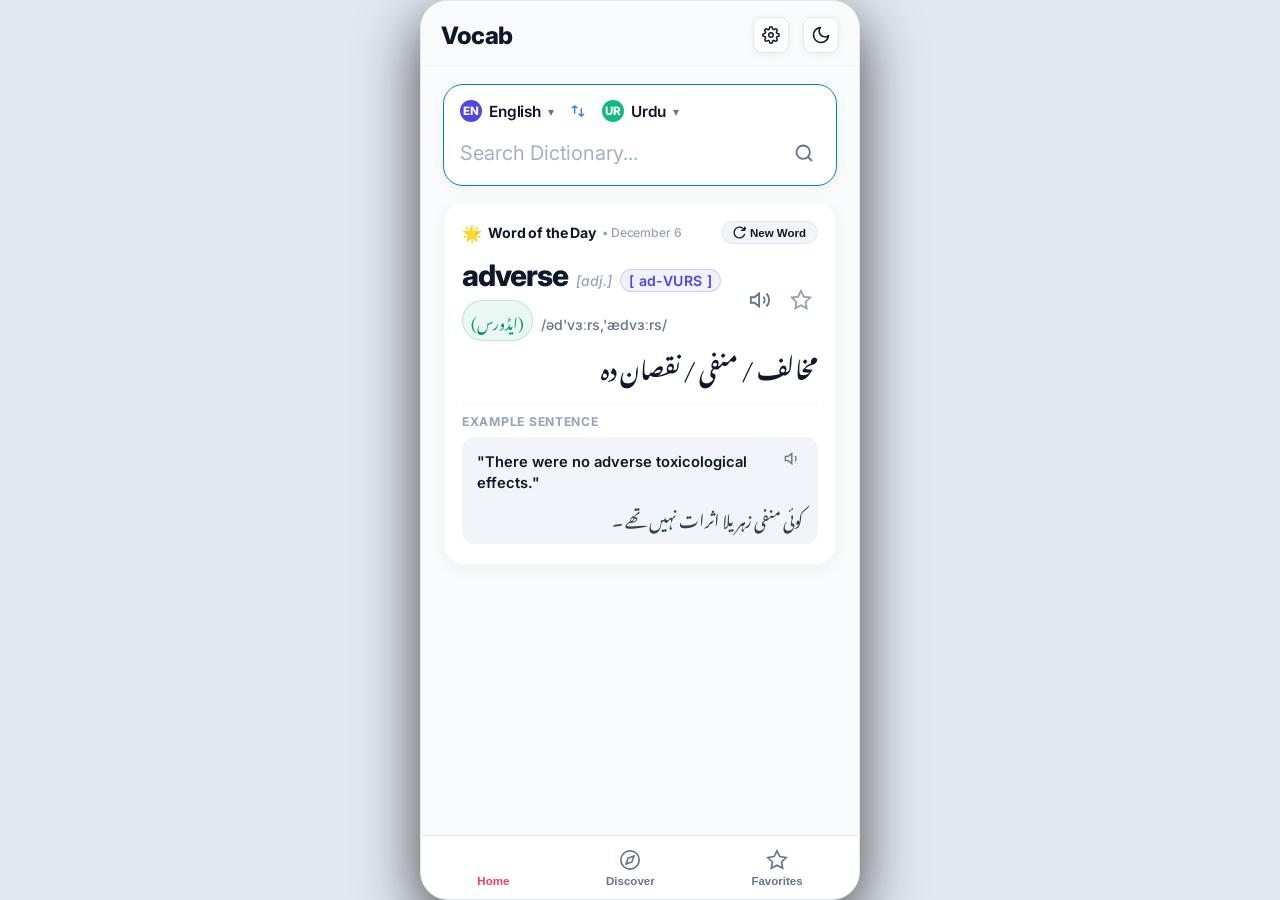
==== commit 85c9b177: "Remove Flashcard Practice system completely, remove More tab from home screen, add header Settings a" ====
--- a/index.html
+++ b/index.html
@@ -53,6 +53,9 @@
         <h1 class="brand-title">Vocab</h1>
       </div>
       <div class="header-actions">
+        <button class="theme-toggle-btn" id="header-settings-btn" title="Settings & Cache" aria-label="Settings and Cache" style="margin-right: 6px;">
+          <svg xmlns="http://www.w3.org/2000/svg" width="18" height="18" viewBox="0 0 24 24" fill="none" stroke="currentColor" stroke-width="2" stroke-linecap="round" stroke-linejoin="round"><circle cx="12" cy="12" r="3"></circle><path d="M19.4 15a1.65 1.65 0 0 0 .33 1.82l.06.06a2 2 0 0 1 0 2.83 2 2 0 0 1-2.83 0l-.06-.06a1.65 1.65 0 0 0-1.82-.33 1.65 1.65 0 0 0-1 1.51V21a2 2 0 0 1-2 2 2 2 0 0 1-2-2v-.09A1.65 1.65 0 0 0 9 19.4a1.65 1.65 0 0 0-1.82.33l-.06.06a2 2 0 0 1-2.83 0 2 2 0 0 1 0-2.83l.06-.06a1.65 1.65 0 0 0 .33-1.82 1.65 1.65 0 0 0-1.51-1H3a2 2 0 0 1-2-2 2 2 0 0 1 2-2h.09A1.65 1.65 0 0 0 4.6 9a1.65 1.65 0 0 0-.33-1.82l-.06-.06a2 2 0 0 1 0-2.83 2 2 0 0 1 2.83 0l.06.06a1.65 1.65 0 0 0 1.82.33H9a1.65 1.65 0 0 0 1-1.51V3a2 2 0 0 1 2-2 2 2 0 0 1 2 2v.09a1.65 1.65 0 0 0 1 1.51 1.65 1.65 0 0 0 1.82-.33l.06-.06a2 2 0 0 1 2.83 0 2 2 0 0 1 0 2.83l-.06.06a1.65 1.65 0 0 0-.33 1.82V9a1.65 1.65 0 0 0 1.51 1H21a2 2 0 0 1 2 2 2 2 0 0 1-2 2h-.09a1.65 1.65 0 0 0-1.51 1z"></path></svg>
+        </button>
         <button class="theme-toggle-btn" id="theme-toggle-btn" title="Toggle Dark/Light Mode" aria-label="Toggle theme">
           <svg xmlns="http://www.w3.org/2000/svg" width="18" height="18" viewBox="0 0 24 24" fill="none" stroke="currentColor" stroke-width="2" stroke-linecap="round" stroke-linejoin="round"><circle cx="12" cy="12" r="5"></circle><line x1="12" y1="1" x2="12" y2="3"></line><line x1="12" y1="21" x2="12" y2="23"></line><line x1="4.22" y1="4.22" x2="5.64" y2="5.64"></line><line x1="18.36" y1="18.36" x2="19.78" y2="19.78"></line><line x1="1" y1="12" x2="3" y2="12"></line><line x1="21" y1="12" x2="23" y2="12"></line><line x1="4.22" y1="19.78" x2="5.64" y2="18.36"></line><line x1="18.36" y1="5.64" x2="19.78" y2="4.22"></line></svg>
         </button>
@@ -182,23 +185,9 @@
         </div>
       </section>
 
-      <!-- 4. MORE TAB (Hub: Settings, AI Key, Grammar, etc.) -->
-      <section class="tab-view" id="more-tab">
-        <div style="margin-top: 4px;" id="more-container">
-          <!-- Populated by app.js -->
-        </div>
-      </section>
-
-      <!-- 5. PRACTICE / FLASHCARD TAB -->
-      <section class="tab-view" id="practice-tab">
-        <div style="margin-top: 4px;" id="practice-container">
-          <!-- Populated by app.js -->
-        </div>
-      </section>
-
-    </div>
-
-    <!-- Bottom Navigation Bar: 1. Home, 2. Discover, 3. Favorites, 4. More -->
+    </div>
+
+    <!-- Bottom Navigation Bar: 1. Home, 2. Discover, 3. Favorites -->
     <nav class="bottom-bar">
       <button class="bottom-tab-btn active" data-tab="home">
         <svg xmlns="http://www.w3.org/2000/svg" viewBox="0 0 24 24" fill="none" stroke="currentColor" stroke-width="2"><path d="M3 9l9-7 9 7v11a2 2 0 0 1-2 2H5a2 2 0 0 1-2-2z"></path><polyline points="9 22 9 12 15 12 15 22"></polyline></svg>
@@ -214,12 +203,57 @@
         <svg xmlns="http://www.w3.org/2000/svg" viewBox="0 0 24 24" fill="none" stroke="currentColor" stroke-width="2"><polygon points="12 2 15.09 8.26 22 9.27 17 14.14 18.18 21.02 12 17.77 5.82 21.02 7 14.14 2 9.27 8.91 8.26 12 2"></polygon></svg>
         <span>Favorites</span>
       </button>
-
-      <button class="bottom-tab-btn" data-tab="more">
-        <svg xmlns="http://www.w3.org/2000/svg" viewBox="0 0 24 24" fill="none" stroke="currentColor" stroke-width="2"><rect x="3" y="3" width="7" height="7"></rect><rect x="14" y="3" width="7" height="7"></rect><rect x="14" y="14" width="7" height="7"></rect><rect x="3" y="14" width="7" height="7"></rect></svg>
-        <span>More</span>
-      </button>
     </nav>
+
+    <!-- App Settings & Cache Modal -->
+    <div class="word-modal-backdrop" id="settings-modal" style="display: none; z-index: 95;">
+      <div class="word-modal-content" style="padding: 22px 20px; max-width: 440px; margin: auto;">
+        <div style="display: flex; justify-content: space-between; align-items: center; margin-bottom: 18px; border-bottom: 0.5px solid var(--divider); padding-bottom: 12px;">
+          <div style="display: flex; align-items: center; gap: 8px;">
+            <span style="font-size: 1.25rem;">⚙️</span>
+            <span style="font-size: 1.1rem; font-weight: 700; color: var(--text-title);">Settings & Cache</span>
+          </div>
+          <button id="close-settings-modal-btn" style="background: none; border: none; font-size: 1.25rem; cursor: pointer; color: var(--text-muted); padding: 4px; line-height: 1;">✕</button>
+        </div>
+
+        <div class="journal-menu-list" style="margin-bottom: 8px;">
+          <!-- 1. Google Gemini AI -->
+          <div class="journal-menu-row" id="settings-modal-gemini" style="cursor: pointer;">
+            <div style="display: flex; align-items: center; gap: 10px;">
+              <span style="font-size: 1.1rem;">✨</span>
+              <span class="journal-row-title">Google Gemini AI</span>
+            </div>
+            <div class="journal-row-right">
+              <span id="settings-ai-badge" class="journal-badge">Setup</span>
+              <span class="journal-chevron">›</span>
+            </div>
+          </div>
+
+          <!-- 2. Clear Local Cache -->
+          <div class="journal-menu-row" id="settings-modal-clear-cache" role="button" tabindex="0" style="cursor: pointer;">
+            <div style="display: flex; align-items: center; gap: 10px;">
+              <span style="font-size: 1.1rem;">🗑️</span>
+              <span class="journal-row-title">Clear Local Cache</span>
+            </div>
+            <div class="journal-row-right">
+              <span id="modal-clear-cache-status" style="font-size: 0.85rem; font-weight: 600; color: #10b981; display: none;">Cache Cleared ✓</span>
+              <span class="journal-chevron" id="modal-clear-cache-chevron">›</span>
+            </div>
+          </div>
+
+          <!-- 3. App Version Info -->
+          <div class="journal-menu-row" style="cursor: default;">
+            <div style="display: flex; align-items: center; gap: 10px;">
+              <span style="font-size: 1.1rem;">📖</span>
+              <span class="journal-row-title" style="color: var(--text-muted); font-weight: 500;">Vocab Journal</span>
+            </div>
+            <div class="journal-row-right">
+              <span style="font-size: 0.8rem; color: var(--text-faint);">v1.2 • 100% Free</span>
+            </div>
+          </div>
+        </div>
+      </div>
+    </div>
  
     <!-- Gemini AI Settings Modal -->
     <div class="word-modal-backdrop" id="ai-key-modal" style="display: none;">
--- a/css/styles.css
+++ b/css/styles.css
@@ -2192,22 +2192,22 @@
   border-color: #38bdf8;
 }
 
-/* Antonym Badge (Screenshot 5 & 6) */
+/* Antonym Badge (Distinct rose/crimson styling) */
 .udict-ant-badge {
-  background: #f1f5f9;
-  color: #475569;
+  background: #fff1f2;
+  color: #e11d48;
   font-size: 0.72rem;
   font-weight: 800;
   padding: 2px 7px;
   border-radius: 4px;
   letter-spacing: 0.04em;
-  border: 1px solid #cbd5e1;
+  border: 1px solid #fda4af;
 }
 
 [data-theme="dark"] .udict-ant-badge {
-  background: #334155;
-  color: #cbd5e1;
-  border-color: #475569;
+  background: #3b151e;
+  color: #fb7185;
+  border-color: #9f1239;
 }
 
 .udict-syn-links {
@@ -2546,15 +2546,15 @@
   transform: translateX(-50%) translateY(20px);
   background: #1c1c1e;
   color: #ffffff;
-  padding: 8px 16px;
-  border-radius: 20px;
-  font-size: 0.82rem;
+  padding: 10px 20px;
+  border-radius: 22px;
+  font-size: 0.88rem;
   font-weight: 600;
   opacity: 0;
   pointer-events: none;
-  transition: all 0.2s ease;
-  z-index: 1000;
-  box-shadow: 0 4px 14px rgba(0, 0, 0, 0.25);
+  transition: all 0.22s cubic-bezier(0.16, 1, 0.3, 1);
+  z-index: 999999;
+  box-shadow: 0 8px 24px rgba(0, 0, 0, 0.35);
 }
 
 .toast-notice.show {
@@ -2563,8 +2563,10 @@
 }
 
 [data-theme="dark"] .toast-notice {
-  background: #f2f2f7;
-  color: #1c1c1e;
+  background: #27272a;
+  color: #ffffff;
+  border: 1px solid rgba(255, 255, 255, 0.16);
+  box-shadow: 0 8px 28px rgba(0, 0, 0, 0.6);
 }
 
 /* ==========================================================
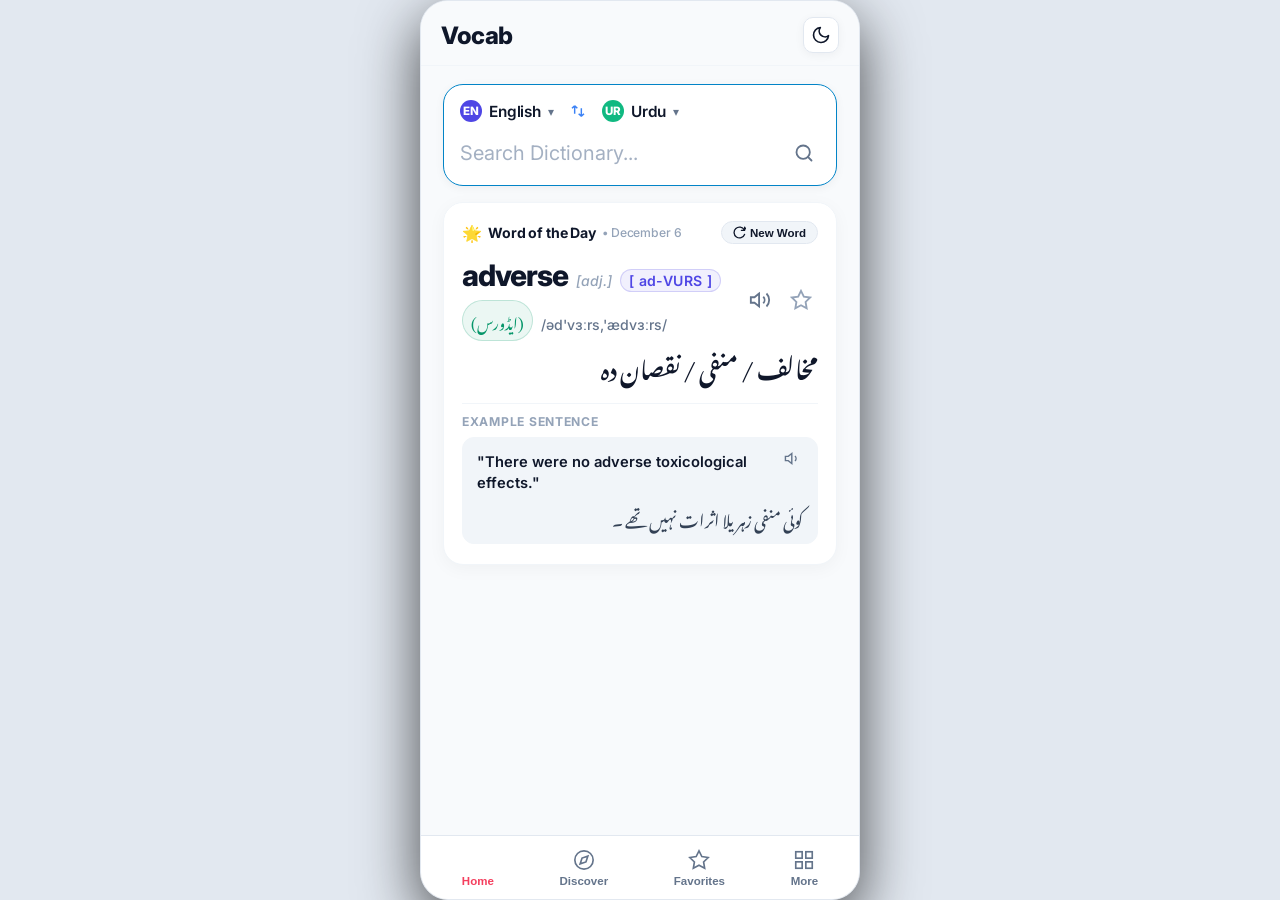
==== commit 5148ba5d: "Restore More tab in navigation bar with Grammar Check, Gemini AI, and Clear Local Cache; maintain Fl" ====
--- a/index.html
+++ b/index.html
@@ -53,9 +53,6 @@
         <h1 class="brand-title">Vocab</h1>
       </div>
       <div class="header-actions">
-        <button class="theme-toggle-btn" id="header-settings-btn" title="Settings & Cache" aria-label="Settings and Cache" style="margin-right: 6px;">
-          <svg xmlns="http://www.w3.org/2000/svg" width="18" height="18" viewBox="0 0 24 24" fill="none" stroke="currentColor" stroke-width="2" stroke-linecap="round" stroke-linejoin="round"><circle cx="12" cy="12" r="3"></circle><path d="M19.4 15a1.65 1.65 0 0 0 .33 1.82l.06.06a2 2 0 0 1 0 2.83 2 2 0 0 1-2.83 0l-.06-.06a1.65 1.65 0 0 0-1.82-.33 1.65 1.65 0 0 0-1 1.51V21a2 2 0 0 1-2 2 2 2 0 0 1-2-2v-.09A1.65 1.65 0 0 0 9 19.4a1.65 1.65 0 0 0-1.82.33l-.06.06a2 2 0 0 1-2.83 0 2 2 0 0 1 0-2.83l.06-.06a1.65 1.65 0 0 0 .33-1.82 1.65 1.65 0 0 0-1.51-1H3a2 2 0 0 1-2-2 2 2 0 0 1 2-2h.09A1.65 1.65 0 0 0 4.6 9a1.65 1.65 0 0 0-.33-1.82l-.06-.06a2 2 0 0 1 0-2.83 2 2 0 0 1 2.83 0l.06.06a1.65 1.65 0 0 0 1.82.33H9a1.65 1.65 0 0 0 1-1.51V3a2 2 0 0 1 2-2 2 2 0 0 1 2 2v.09a1.65 1.65 0 0 0 1 1.51 1.65 1.65 0 0 0 1.82-.33l.06-.06a2 2 0 0 1 2.83 0 2 2 0 0 1 0 2.83l-.06.06a1.65 1.65 0 0 0-.33 1.82V9a1.65 1.65 0 0 0 1.51 1H21a2 2 0 0 1 2 2 2 2 0 0 1-2 2h-.09a1.65 1.65 0 0 0-1.51 1z"></path></svg>
-        </button>
         <button class="theme-toggle-btn" id="theme-toggle-btn" title="Toggle Dark/Light Mode" aria-label="Toggle theme">
           <svg xmlns="http://www.w3.org/2000/svg" width="18" height="18" viewBox="0 0 24 24" fill="none" stroke="currentColor" stroke-width="2" stroke-linecap="round" stroke-linejoin="round"><circle cx="12" cy="12" r="5"></circle><line x1="12" y1="1" x2="12" y2="3"></line><line x1="12" y1="21" x2="12" y2="23"></line><line x1="4.22" y1="4.22" x2="5.64" y2="5.64"></line><line x1="18.36" y1="18.36" x2="19.78" y2="19.78"></line><line x1="1" y1="12" x2="3" y2="12"></line><line x1="21" y1="12" x2="23" y2="12"></line><line x1="4.22" y1="19.78" x2="5.64" y2="18.36"></line><line x1="18.36" y1="5.64" x2="19.78" y2="4.22"></line></svg>
         </button>
@@ -185,9 +182,16 @@
         </div>
       </section>
 
-    </div>
-
-    <!-- Bottom Navigation Bar: 1. Home, 2. Discover, 3. Favorites -->
+      <!-- 4. MORE TAB (Hub: Grammar Check, Settings, AI Key, etc.) -->
+      <section class="tab-view" id="more-tab">
+        <div style="margin-top: 4px;" id="more-container">
+          <!-- Populated by app.js -->
+        </div>
+      </section>
+
+    </div>
+
+    <!-- Bottom Navigation Bar: 1. Home, 2. Discover, 3. Favorites, 4. More -->
     <nav class="bottom-bar">
       <button class="bottom-tab-btn active" data-tab="home">
         <svg xmlns="http://www.w3.org/2000/svg" viewBox="0 0 24 24" fill="none" stroke="currentColor" stroke-width="2"><path d="M3 9l9-7 9 7v11a2 2 0 0 1-2 2H5a2 2 0 0 1-2-2z"></path><polyline points="9 22 9 12 15 12 15 22"></polyline></svg>
@@ -203,57 +207,12 @@
         <svg xmlns="http://www.w3.org/2000/svg" viewBox="0 0 24 24" fill="none" stroke="currentColor" stroke-width="2"><polygon points="12 2 15.09 8.26 22 9.27 17 14.14 18.18 21.02 12 17.77 5.82 21.02 7 14.14 2 9.27 8.91 8.26 12 2"></polygon></svg>
         <span>Favorites</span>
       </button>
+
+      <button class="bottom-tab-btn" data-tab="more">
+        <svg xmlns="http://www.w3.org/2000/svg" viewBox="0 0 24 24" fill="none" stroke="currentColor" stroke-width="2"><rect x="3" y="3" width="7" height="7"></rect><rect x="14" y="3" width="7" height="7"></rect><rect x="14" y="14" width="7" height="7"></rect><rect x="3" y="14" width="7" height="7"></rect></svg>
+        <span>More</span>
+      </button>
     </nav>
-
-    <!-- App Settings & Cache Modal -->
-    <div class="word-modal-backdrop" id="settings-modal" style="display: none; z-index: 95;">
-      <div class="word-modal-content" style="padding: 22px 20px; max-width: 440px; margin: auto;">
-        <div style="display: flex; justify-content: space-between; align-items: center; margin-bottom: 18px; border-bottom: 0.5px solid var(--divider); padding-bottom: 12px;">
-          <div style="display: flex; align-items: center; gap: 8px;">
-            <span style="font-size: 1.25rem;">⚙️</span>
-            <span style="font-size: 1.1rem; font-weight: 700; color: var(--text-title);">Settings & Cache</span>
-          </div>
-          <button id="close-settings-modal-btn" style="background: none; border: none; font-size: 1.25rem; cursor: pointer; color: var(--text-muted); padding: 4px; line-height: 1;">✕</button>
-        </div>
-
-        <div class="journal-menu-list" style="margin-bottom: 8px;">
-          <!-- 1. Google Gemini AI -->
-          <div class="journal-menu-row" id="settings-modal-gemini" style="cursor: pointer;">
-            <div style="display: flex; align-items: center; gap: 10px;">
-              <span style="font-size: 1.1rem;">✨</span>
-              <span class="journal-row-title">Google Gemini AI</span>
-            </div>
-            <div class="journal-row-right">
-              <span id="settings-ai-badge" class="journal-badge">Setup</span>
-              <span class="journal-chevron">›</span>
-            </div>
-          </div>
-
-          <!-- 2. Clear Local Cache -->
-          <div class="journal-menu-row" id="settings-modal-clear-cache" role="button" tabindex="0" style="cursor: pointer;">
-            <div style="display: flex; align-items: center; gap: 10px;">
-              <span style="font-size: 1.1rem;">🗑️</span>
-              <span class="journal-row-title">Clear Local Cache</span>
-            </div>
-            <div class="journal-row-right">
-              <span id="modal-clear-cache-status" style="font-size: 0.85rem; font-weight: 600; color: #10b981; display: none;">Cache Cleared ✓</span>
-              <span class="journal-chevron" id="modal-clear-cache-chevron">›</span>
-            </div>
-          </div>
-
-          <!-- 3. App Version Info -->
-          <div class="journal-menu-row" style="cursor: default;">
-            <div style="display: flex; align-items: center; gap: 10px;">
-              <span style="font-size: 1.1rem;">📖</span>
-              <span class="journal-row-title" style="color: var(--text-muted); font-weight: 500;">Vocab Journal</span>
-            </div>
-            <div class="journal-row-right">
-              <span style="font-size: 0.8rem; color: var(--text-faint);">v1.2 • 100% Free</span>
-            </div>
-          </div>
-        </div>
-      </div>
-    </div>
  
     <!-- Gemini AI Settings Modal -->
     <div class="word-modal-backdrop" id="ai-key-modal" style="display: none;">
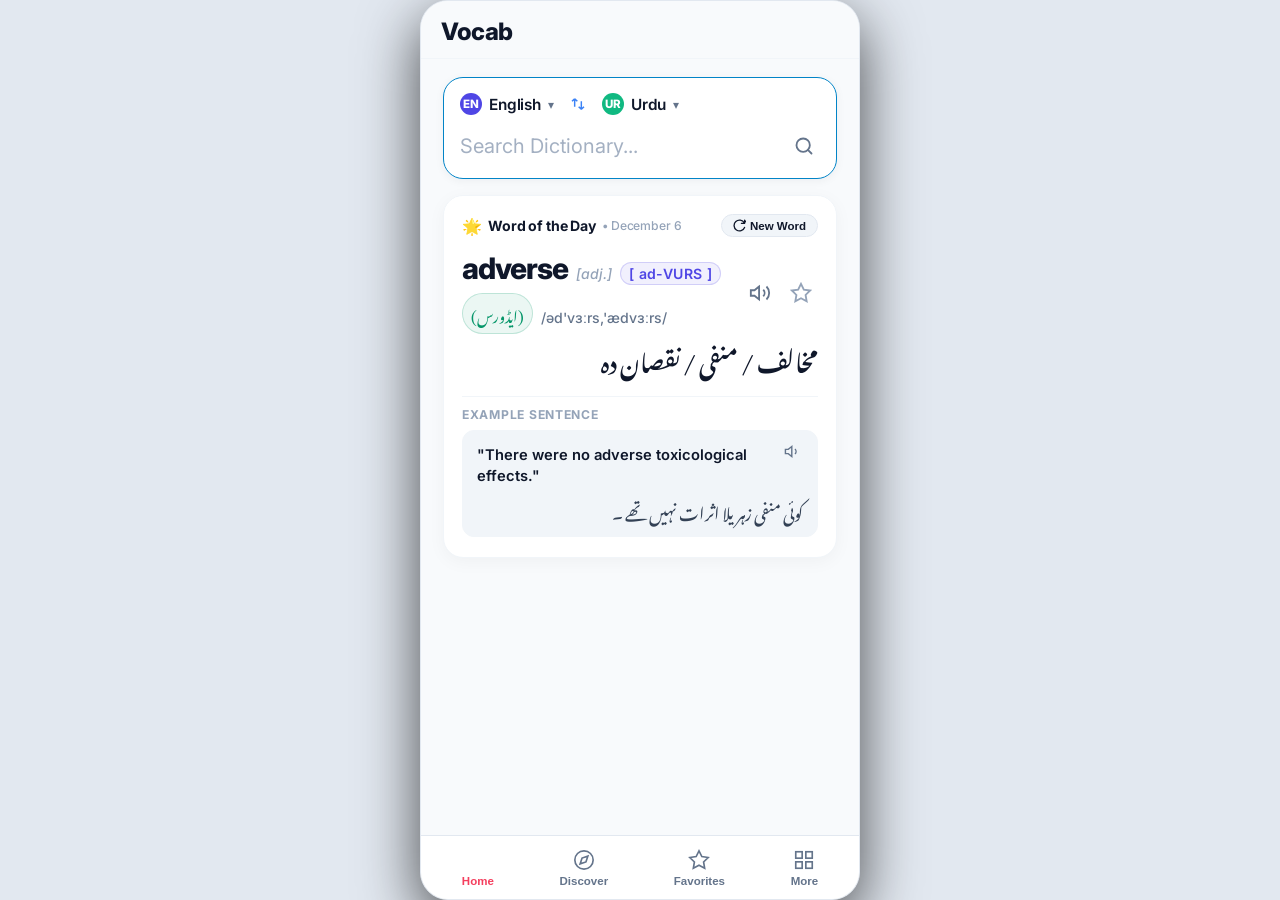
==== commit 9548dc3b: "Remove top right theme toggle icon from header across all screens; theme toggle is now controlled vi" ====
--- a/index.html
+++ b/index.html
@@ -52,11 +52,6 @@
       <div class="header-brand-wrap">
         <h1 class="brand-title">Vocab</h1>
       </div>
-      <div class="header-actions">
-        <button class="theme-toggle-btn" id="theme-toggle-btn" title="Toggle Dark/Light Mode" aria-label="Toggle theme">
-          <svg xmlns="http://www.w3.org/2000/svg" width="18" height="18" viewBox="0 0 24 24" fill="none" stroke="currentColor" stroke-width="2" stroke-linecap="round" stroke-linejoin="round"><circle cx="12" cy="12" r="5"></circle><line x1="12" y1="1" x2="12" y2="3"></line><line x1="12" y1="21" x2="12" y2="23"></line><line x1="4.22" y1="4.22" x2="5.64" y2="5.64"></line><line x1="18.36" y1="18.36" x2="19.78" y2="19.78"></line><line x1="1" y1="12" x2="3" y2="12"></line><line x1="21" y1="12" x2="23" y2="12"></line><line x1="4.22" y1="19.78" x2="5.64" y2="18.36"></line><line x1="18.36" y1="5.64" x2="19.78" y2="4.22"></line></svg>
-        </button>
-      </div>
     </header>
 
     <!-- Scrollable Content Body -->
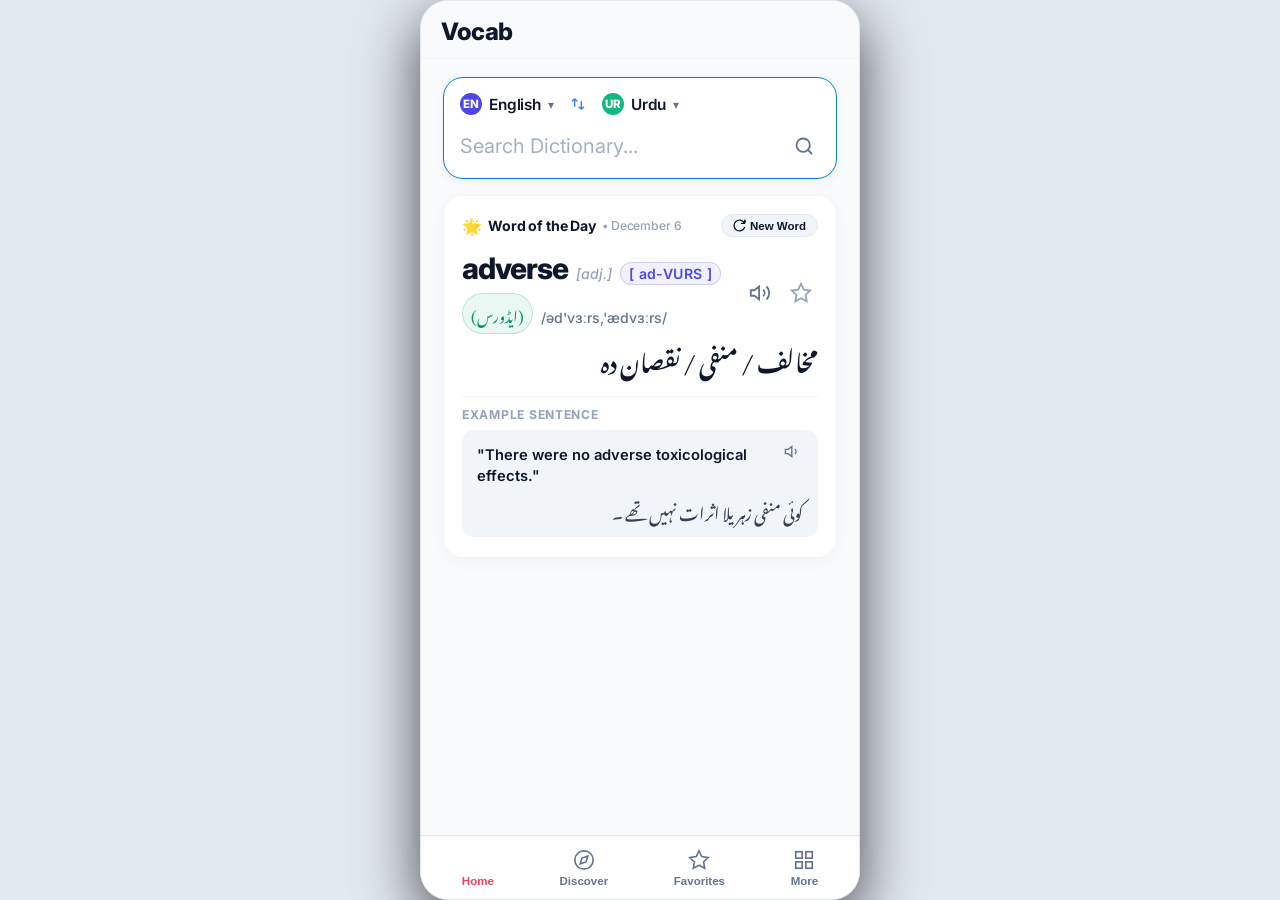
==== commit 23983acf: "Enhance Phrases with authentic English collocations, interactive cards, and Urdu translation popup m" ====
--- a/index.html
+++ b/index.html
@@ -321,8 +321,8 @@
       <div class="sentence-trans-card">
         <div class="sentence-trans-header">
           <div class="sentence-trans-title-wrap">
-            <span class="sentence-trans-badge">Translation</span>
-            <h3 class="sentence-trans-title">Sentence Meaning</h3>
+            <span class="sentence-trans-badge" id="sentence-trans-badge">Translation</span>
+            <h3 class="sentence-trans-title" id="sentence-trans-title">Sentence Meaning</h3>
           </div>
           <button type="button" class="sentence-trans-close-btn" id="close-sentence-trans-btn" aria-label="Close">
             <svg xmlns="http://www.w3.org/2000/svg" width="18" height="18" viewBox="0 0 24 24" fill="none" stroke="currentColor" stroke-width="2.2" stroke-linecap="round" stroke-linejoin="round"><line x1="18" y1="6" x2="6" y2="18"></line><line x1="6" y1="6" x2="18" y2="18"></line></svg>
@@ -330,7 +330,7 @@
         </div>
         <div class="sentence-trans-body">
           <div class="sentence-trans-block en-block">
-            <div class="sentence-trans-label">English Sentence</div>
+            <div class="sentence-trans-label" id="sentence-trans-en-label">English Sentence</div>
             <div class="sentence-trans-en-text" id="sentence-trans-en-text"></div>
           </div>
           <div class="sentence-trans-divider"></div>
--- a/css/styles.css
+++ b/css/styles.css
@@ -2246,13 +2246,67 @@
 
 .udict-phrase-item {
   display: flex;
-  align-items: baseline;
+  align-items: center;
+  justify-content: space-between;
   gap: 12px;
+  padding: 10px 14px;
+  background: var(--bg-search);
+  border: 1px solid var(--divider-hairline, rgba(0, 0, 0, 0.05));
+  border-radius: 12px;
+  cursor: pointer;
+  transition: all 0.2s cubic-bezier(0.16, 1, 0.3, 1);
+  margin-bottom: 6px;
+}
+
+.udict-phrase-item:hover {
+  background: var(--bg-sentence-hover, rgba(0, 0, 0, 0.04));
+  border-color: rgba(2, 132, 199, 0.2);
+  transform: translateY(-1px);
+}
+
+[data-theme="dark"] .udict-phrase-item {
+  background: #181b24;
+  border-color: rgba(255, 255, 255, 0.06);
+}
+
+[data-theme="dark"] .udict-phrase-item:hover {
+  background: #202430;
+  border-color: rgba(56, 189, 248, 0.3);
+}
+
+.udict-phrase-main {
+  display: flex;
+  align-items: center;
+  gap: 12px;
+  flex: 1;
+}
+
+.udict-phrase-text {
   font-size: 0.95rem;
+  font-weight: 600;
   color: #0284c7;
 }
 
-[data-theme="dark"] .udict-phrase-item {
+[data-theme="dark"] .udict-phrase-text {
+  color: #38bdf8;
+}
+
+.udict-phrase-tap-hint {
+  display: flex;
+  align-items: center;
+  justify-content: center;
+  color: var(--text-faint);
+  opacity: 0.6;
+  transition: opacity 0.2s ease, transform 0.2s ease;
+}
+
+.udict-phrase-item:hover .udict-phrase-tap-hint {
+  opacity: 1;
+  transform: translateX(2px);
+  color: #0284c7;
+}
+
+[data-theme="dark"] .udict-phrase-item:hover .udict-phrase-tap-hint {
   color: #38bdf8;
 }
 
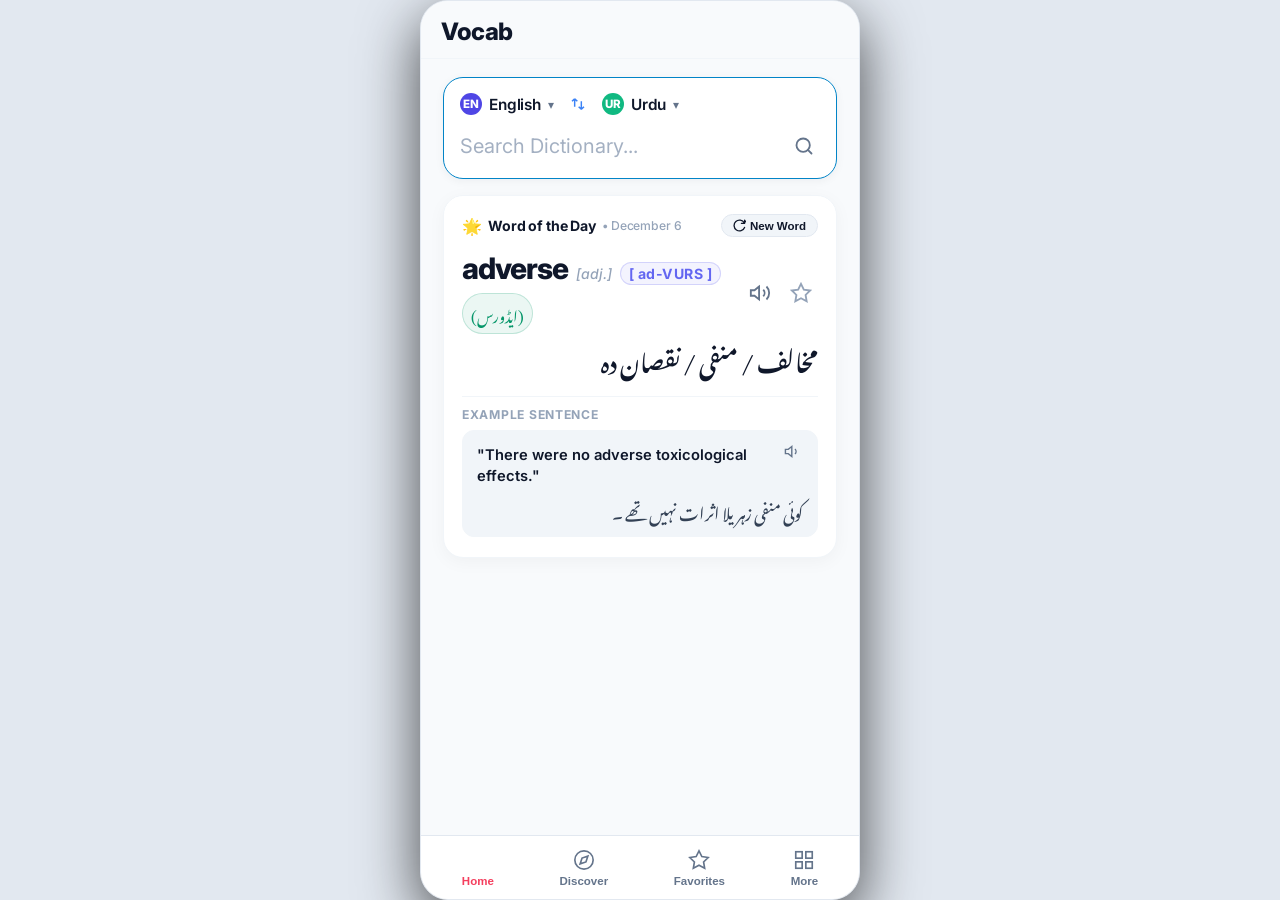
==== commit b785276b: "Add service worker and PWA configuration for cloud hosting" ====
--- a/index.html
+++ b/index.html
@@ -348,6 +348,17 @@
 
   </main>
 
+  <!-- Service Worker Registration for PWA Installation -->
+  <script>
+    if ('serviceWorker' in navigator) {
+      window.addEventListener('load', () => {
+        navigator.serviceWorker.register('./sw.js').catch(err => {
+          console.warn('ServiceWorker registration error:', err);
+        });
+      });
+    }
+  </script>
+
   <!-- Dynamic Anti-Cache Script Loader -->
   <script>
     (function() {
--- a/css/styles.css
+++ b/css/styles.css
@@ -908,25 +908,7 @@
   margin-bottom: 14px;
 }
 
-/* ==========================================================
-   FLASHCARD BOX (Apple Minimalist Revision)
-   ========================================================== */
-.minimal-flashcard-box {
-  background: var(--bg-card);
-  border: 0.5px solid var(--divider-hairline);
-  border-radius: 24px;
-  padding: 34px 22px;
-  min-height: 310px;
-  display: flex;
-  flex-direction: column;
-  align-items: center;
-  justify-content: center;
-  text-align: center;
-  margin: 18px 0;
-  cursor: pointer;
-  box-shadow: 0 4px 18px rgba(0, 0, 0, 0.05);
-  transition: background-color 0.2s ease, border-color 0.2s ease;
-}
+
 
 .notes-text-btn {
   background: none;
@@ -1766,12 +1748,15 @@
   color: #e11d48;
 }
 
-/* Dual Accents Audio List (UK & US) */
+/* ==========================================================================
+   [LOCKED FEATURE - DO NOT MODIFY WITHOUT EXPLICIT USER CONFIRMATION]
+   Dual Accents Audio List (Original Red Speaker Buttons: UK & US)
+   ========================================================================== */
 .udict-audio-list {
   display: flex;
   flex-direction: column;
-  gap: 6px;
-  margin: 6px 0 16px 0;
+  gap: 8px;
+  margin: 8px 0 16px 0;
 }
 
 .udict-audio-item {
@@ -1801,19 +1786,25 @@
 .udict-accent-label {
   font-weight: 700;
   color: var(--text-title);
-  margin-right: 4px;
+  margin-right: 2px;
   font-size: 0.92rem;
 }
 
 .udict-accent-phonetic {
-  color: var(--text-muted);
+  color: #6366f1;
   font-family: inherit;
   font-size: 0.92rem;
+  font-weight: 600;
+  letter-spacing: 0.3px;
+}
+
+[data-theme="dark"] .udict-accent-phonetic {
+  color: #818cf8;
 }
 
 .udict-word-header-wrap {
   display: flex;
-  align-items: baseline;
+  align-items: center;
   gap: 10px;
   flex-wrap: wrap;
 }
@@ -1821,35 +1812,39 @@
 .udict-respelling-badge {
   display: inline-flex;
   align-items: center;
-  font-size: 0.92rem;
-  font-weight: 600;
-  color: #4f46e5;
-  background: rgba(79, 70, 229, 0.08);
-  border: 1px solid rgba(79, 70, 229, 0.2);
-  padding: 2px 10px;
+  font-size: 0.95rem;
+  font-weight: 700;
+  color: #6366f1;
+  background: rgba(99, 102, 241, 0.08);
+  border: 1px solid rgba(99, 102, 241, 0.22);
+  padding: 3px 12px;
   border-radius: 9999px;
-  letter-spacing: 0.4px;
+  letter-spacing: 0.5px;
+}
+
+[data-theme="dark"] .udict-respelling-badge {
+  color: #818cf8;
+  background: rgba(129, 140, 248, 0.14);
+  border-color: rgba(129, 140, 248, 0.3);
 }
 
 .udict-urdu-phonetic-badge {
   display: inline-flex;
   align-items: center;
-  font-size: 0.95rem;
+  font-size: 1rem;
   font-family: 'Noto Nastaliq Urdu', 'Jameel Noori Nastaleeq', 'Urdu Typesetting', serif;
   color: #059669;
   background: rgba(5, 150, 105, 0.08);
   border: 1px solid rgba(5, 150, 105, 0.2);
-  padding: 1px 10px;
+  padding: 2px 12px;
   border-radius: 9999px;
   direction: rtl;
 }
 
-.udict-accent-respelling {
-  font-size: 0.86rem;
-  color: #6366f1;
-  font-weight: 600;
-  letter-spacing: 0.3px;
-  margin-left: 4px;
+[data-theme="dark"] .udict-urdu-phonetic-badge {
+  color: #34d399;
+  background: rgba(52, 211, 153, 0.12);
+  border-color: rgba(52, 211, 153, 0.28);
 }
 
 /* 3 Source Tabs: Concise | Collins | WordNet */
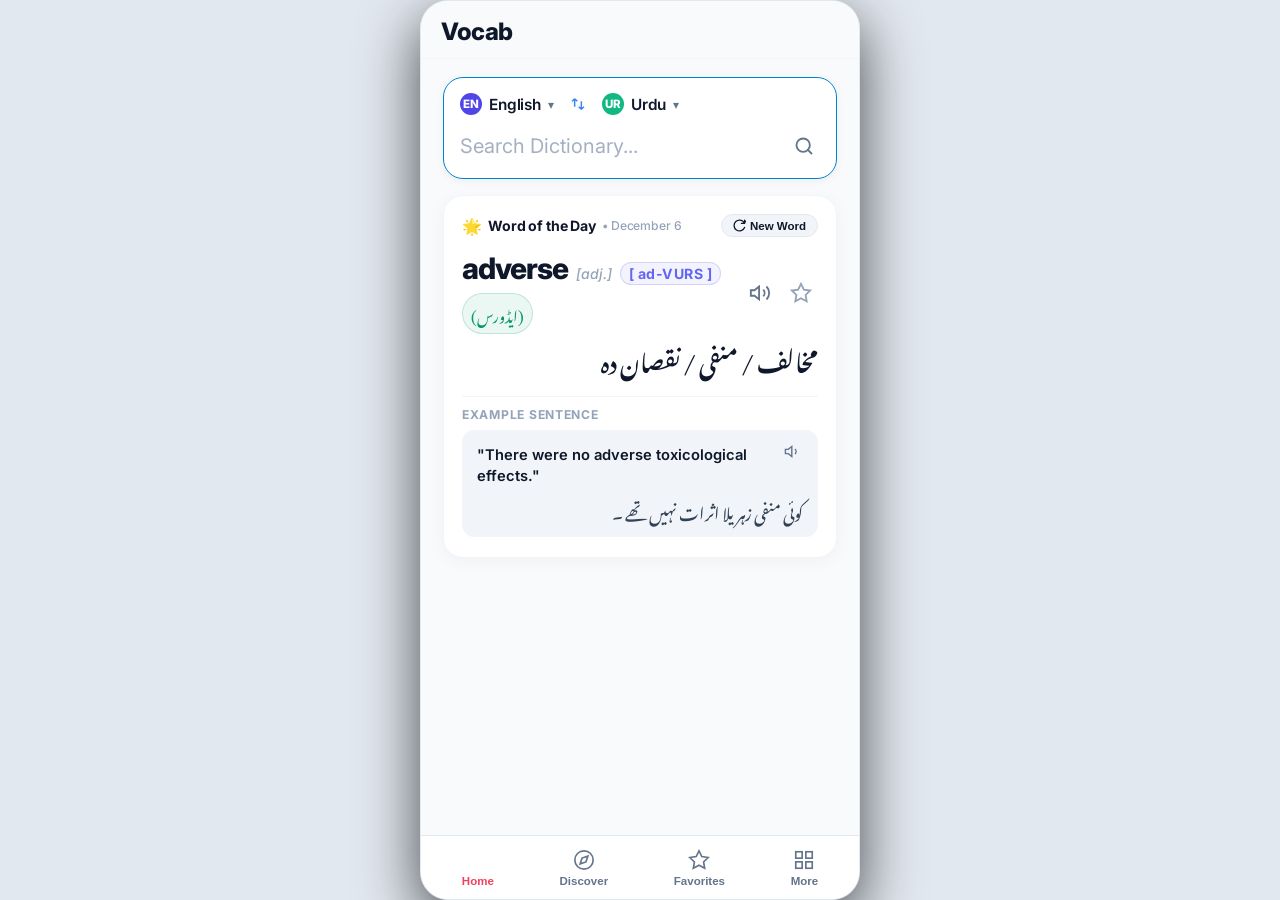
==== commit 8f084200: "Remove copy buttons and retain only native mobile long-press text selection" ====
--- a/css/styles.css
+++ b/css/styles.css
@@ -90,6 +90,28 @@
   -moz-osx-font-smoothing: grayscale;
 }
 
+/* Enable Mobile Text Selection & Long-Press Copy */
+body, .app-wrapper, .app-body, .tab-view, .udict-card, .word-modal-content,
+.udict-main-word, .udict-urdu-giant, .udict-phonetic, .udict-sentence-en,
+.udict-sentence-ur, .udict-phrase-text, .udict-syn-word-link, .udict-wiki-text,
+.udict-cobuild-def-item, .discover-word-text, .discover-row-right, .fav-word-text,
+.fav-urdu-text, .report-modal-content, p, span, h1, h2, h3, h4 {
+  -webkit-user-select: text;
+  user-select: text;
+  -webkit-touch-callout: default;
+}
+
+/* Keep interactive controls non-selectable for clean native app feel */
+button, .bottom-bar, .bottom-tab-btn, .top-header, .search-btn,
+.udict-accent-speaker-btn, .udict-tab-chip, .discover-pill-btn, .discover-pull-indicator,
+.fav-trash-btn, .udict-sentence-num, .udict-sentence-tap-hint,
+.udict-phrase-tap-hint, .udict-syn-badge, .udict-ant-badge, .discover-band-badge,
+.more-item-chevron, .modal-close-btn, .close-modal-action, .star-fav-btn {
+  -webkit-user-select: none;
+  user-select: none;
+  -webkit-touch-callout: none;
+}
+
 /* Urdu Calligraphy */
 .urdu-text {
   font-family: var(--font-urdu);
@@ -651,8 +673,68 @@
 }
 
 /* ==========================================================
-   DISCOVER (iOS Notes Index List)
+   DISCOVER (iOS Notes Index List & Categories)
    ========================================================== */
+.discover-filter-bar {
+  display: flex;
+  gap: 8px;
+  overflow-x: auto;
+  padding: 6px 2px 14px 2px;
+  scrollbar-width: none;
+  -webkit-overflow-scrolling: touch;
+}
+.discover-filter-bar::-webkit-scrollbar {
+  display: none;
+}
+.discover-pill-btn {
+  flex-shrink: 0;
+  padding: 6px 14px;
+  border-radius: 9999px;
+  font-size: 0.82rem;
+  font-weight: 700;
+  background: var(--bg-search);
+  border: 1px solid var(--divider-hairline);
+  color: var(--text-muted);
+  cursor: pointer;
+  transition: all 0.18s ease;
+  white-space: nowrap;
+}
+.discover-pill-btn:hover {
+  background: var(--card-bg);
+  color: var(--text-title);
+}
+.discover-pill-btn.active {
+  background: var(--accent-blue, #6366f1);
+  color: #ffffff;
+  border-color: var(--accent-blue, #6366f1);
+  box-shadow: 0 2px 8px rgba(99, 102, 241, 0.25);
+}
+.discover-band-badge {
+  font-size: 0.72rem;
+  font-weight: 700;
+  padding: 1px 6px;
+  border-radius: 4px;
+  background: rgba(99, 102, 241, 0.12);
+  color: #6366f1;
+  border: 1px solid rgba(99, 102, 241, 0.25);
+  margin-left: 2px;
+}
+[data-theme="dark"] .discover-band-badge {
+  background: rgba(129, 140, 248, 0.18);
+  color: #a5b4fc;
+  border-color: rgba(129, 140, 248, 0.35);
+}
+.discover-band-badge.tharoor-badge {
+  background: rgba(245, 158, 11, 0.12);
+  color: #d97706;
+  border: 1px solid rgba(245, 158, 11, 0.3);
+}
+[data-theme="dark"] .discover-band-badge.tharoor-badge {
+  background: rgba(251, 191, 36, 0.16);
+  color: #fbbf24;
+  border-color: rgba(251, 191, 36, 0.35);
+}
+
 .discover-list-row {
   display: flex;
   justify-content: space-between;
